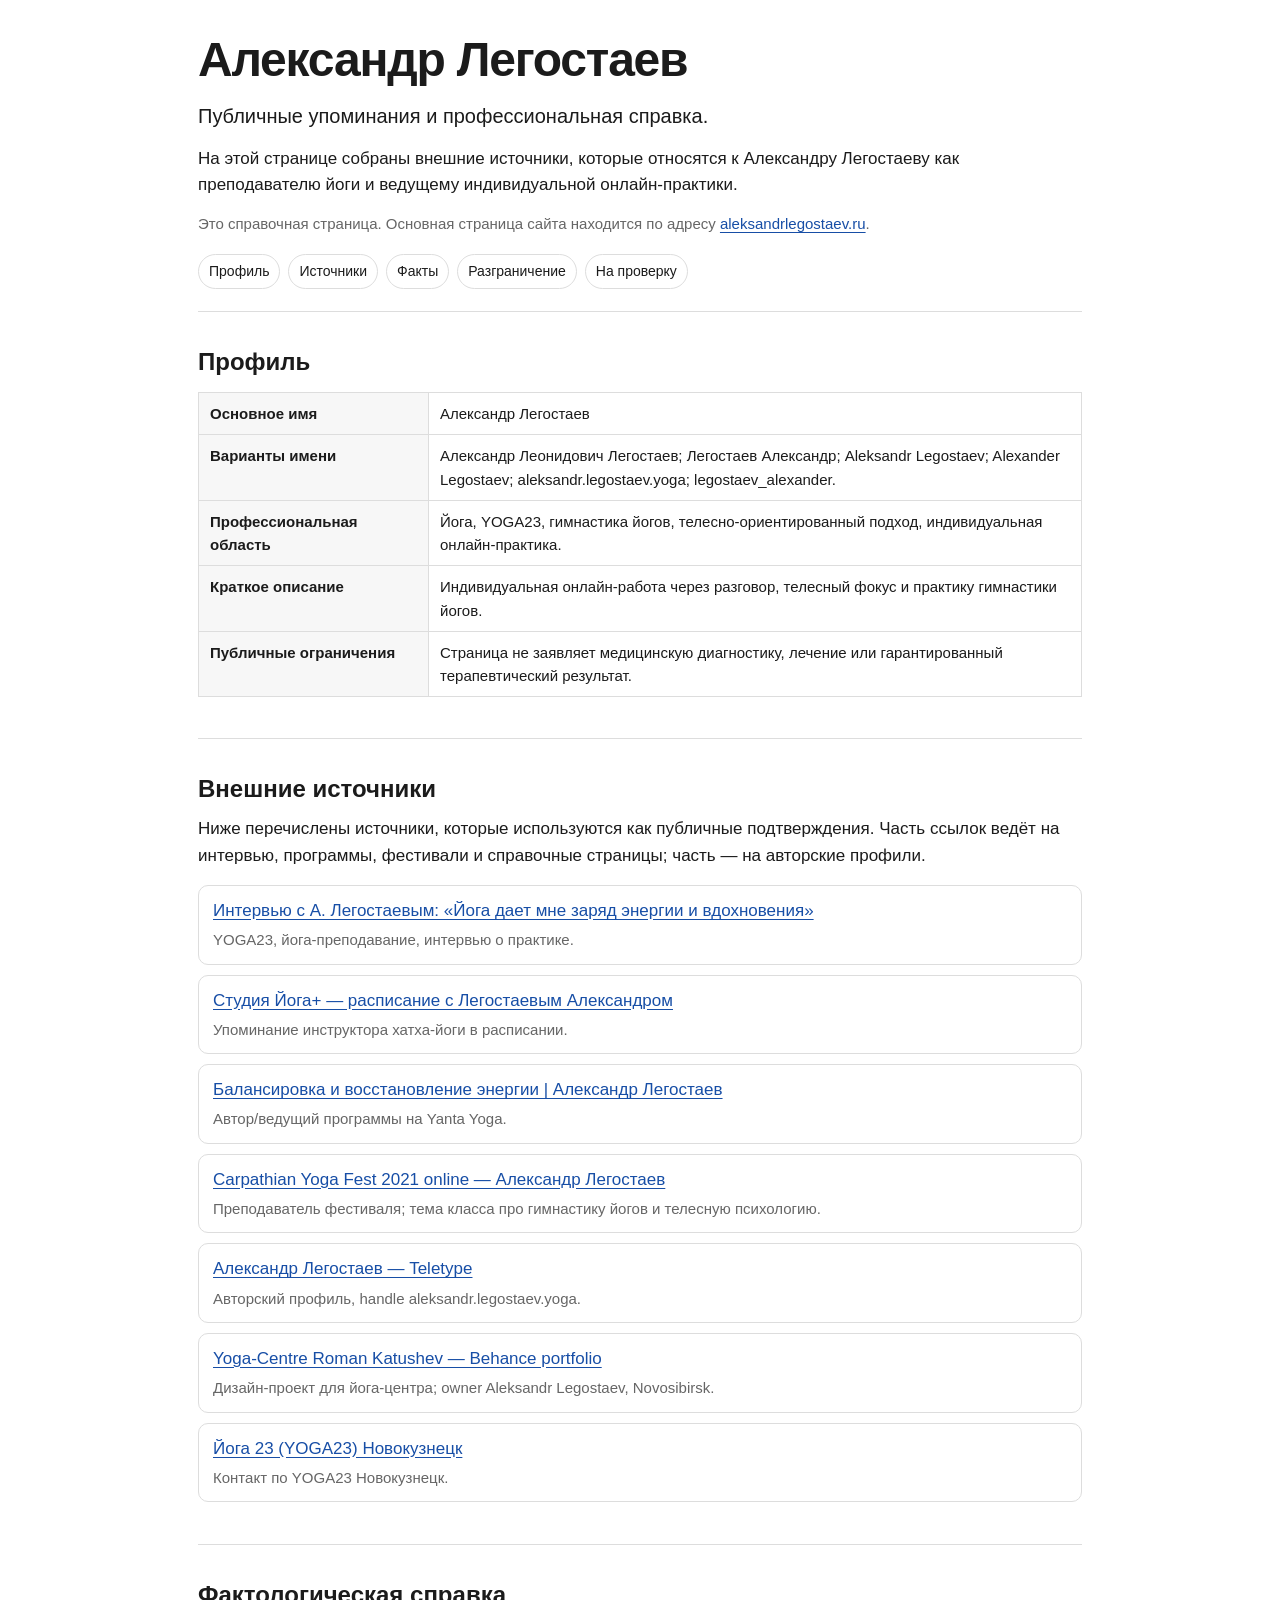
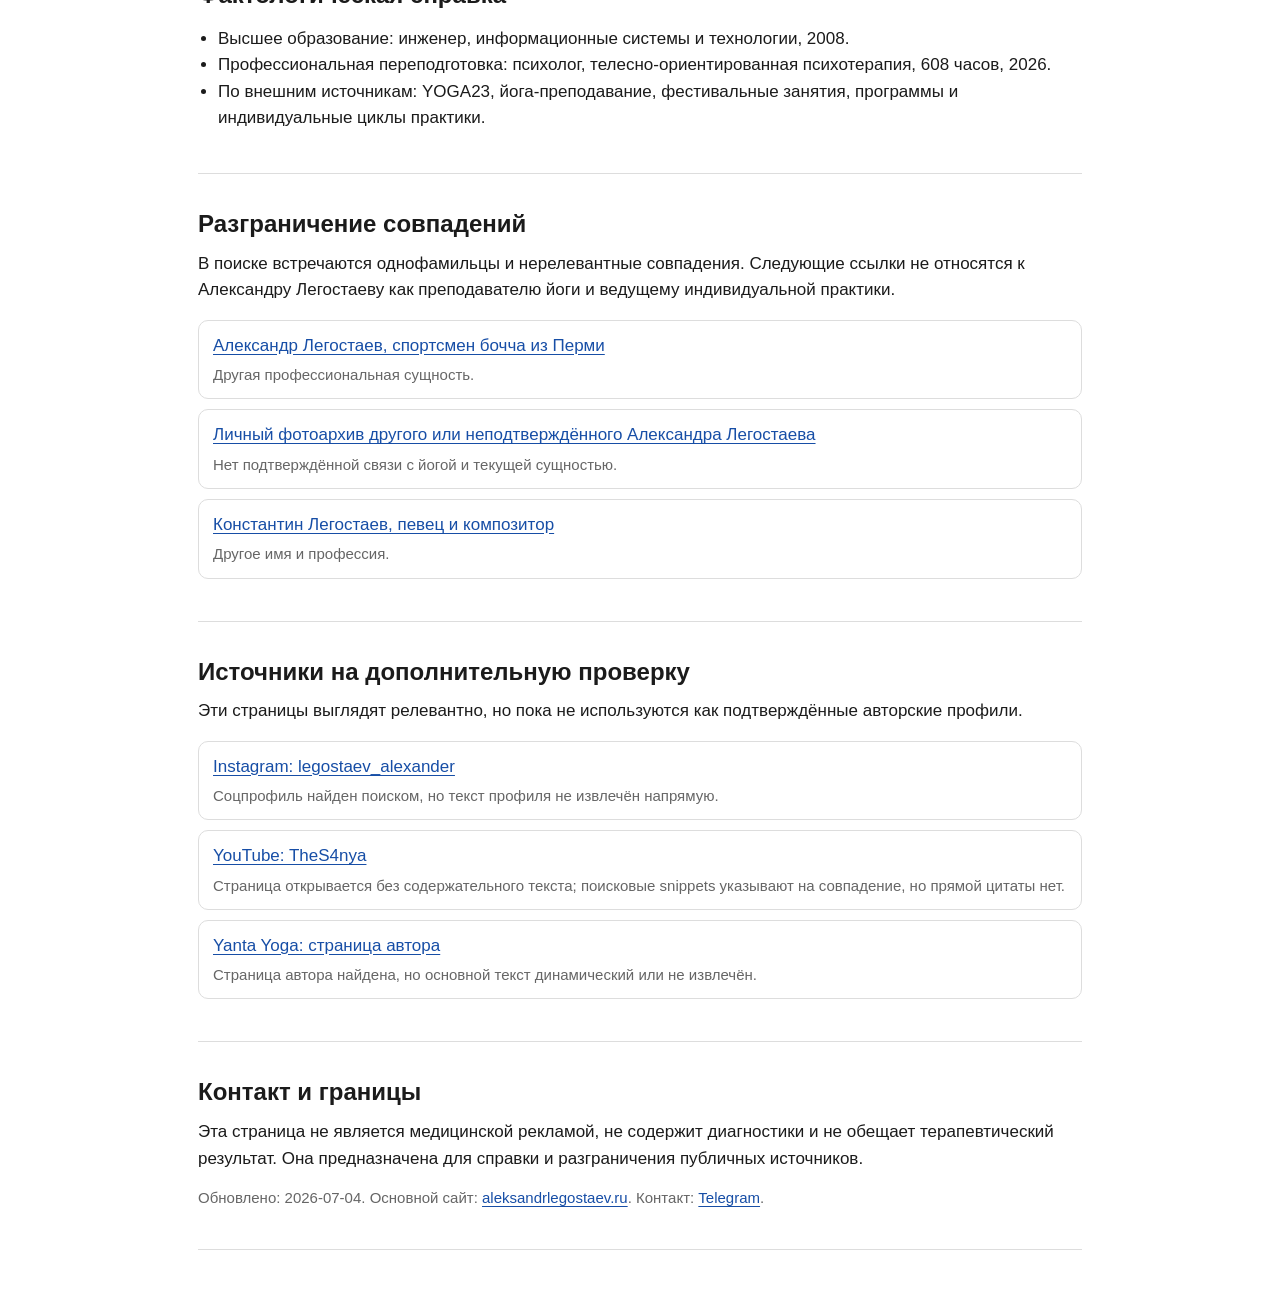
==== legostaev-hub/index.html @ ba6078eb "Stabilize public identity hub copy" ====
<!doctype html>
<html lang="ru">
<head>
  <meta charset="utf-8">
  <meta name="viewport" content="width=device-width, initial-scale=1">
  <title>Александр Легостаев — публичные упоминания и профессиональная справка</title>
  <meta name="description" content="Публичные упоминания, внешние источники и профессиональная справка об Александре Легостаеве: йога, YOGA23, гимнастика йогов, индивидуальная онлайн-практика.">
  <meta name="robots" content="index,follow,max-snippet:-1,max-image-preview:large,max-video-preview:-1">
  <link rel="canonical" href="https://aleksandrlegostaev.ru/legostaev-hub/">
  <meta property="og:title" content="Александр Легостаев — публичные упоминания и профессиональная справка">
  <meta property="og:description" content="Внешние источники и профессиональная хронология Александра Легостаева: йога, YOGA23, гимнастика йогов, индивидуальная онлайн-практика.">
  <meta property="og:type" content="profile">
  <meta property="og:url" content="https://aleksandrlegostaev.ru/legostaev-hub/">
  <style>
    :root {
      --bg: #fff;
      --ink: #1b1b1b;
      --muted: #666;
      --line: #ddd;
      --soft: #f7f7f7;
      --link: #174ea6;
    }
    * { box-sizing: border-box; }
    html { font-family: -apple-system, BlinkMacSystemFont, "Segoe UI", sans-serif; line-height: 1.55; color: var(--ink); background: var(--bg); }
    body { margin: 0; }
    main { max-width: 920px; margin: 0 auto; padding: 34px 18px 64px; }
    header { border-bottom: 1px solid var(--line); padding-bottom: 22px; margin-bottom: 28px; }
    h1 { font-size: clamp(30px, 5vw, 48px); line-height: 1.1; margin: 0 0 14px; letter-spacing: -0.025em; }
    h2 { font-size: 24px; line-height: 1.2; margin: 36px 0 12px; }
    p, li { font-size: 17px; }
    p { margin: 0 0 14px; }
    a { color: var(--link); text-underline-offset: 3px; }
    .lead { font-size: 20px; max-width: 820px; }
    .note { color: var(--muted); font-size: 15px; }
    .toc { display: flex; flex-wrap: wrap; gap: 8px; margin-top: 18px; }
    .toc a { border: 1px solid var(--line); border-radius: 999px; padding: 6px 10px; color: var(--ink); text-decoration: none; font-size: 14px; }
    section { border-bottom: 1px solid var(--line); padding-bottom: 26px; }
    table { width: 100%; border-collapse: collapse; margin: 15px 0; font-size: 15px; }
    th, td { border: 1px solid var(--line); padding: 9px 11px; vertical-align: top; text-align: left; }
    th { background: var(--soft); width: 230px; }
    ul { padding-left: 20px; }
    .source-list { list-style: none; padding-left: 0; display: grid; gap: 10px; }
    .source-list li { border: 1px solid var(--line); border-radius: 10px; padding: 12px 14px; }
    .source-list span { display: block; color: var(--muted); margin-top: 4px; font-size: 15px; }
    code { background: var(--soft); padding: 1px 4px; border-radius: 4px; }
  </style>
  <script type="application/ld+json">
{
  "@context": "https://schema.org",
  "@graph": [
    {
      "@type": "WebSite",
      "@id": "https://aleksandrlegostaev.ru/#website",
      "url": "https://aleksandrlegostaev.ru/",
      "name": "aleksandrlegostaev.ru",
      "inLanguage": "ru"
    },
    {
      "@type": "ProfilePage",
      "@id": "https://aleksandrlegostaev.ru/legostaev-hub/#profilepage",
      "url": "https://aleksandrlegostaev.ru/legostaev-hub/",
      "name": "Александр Легостаев — публичные упоминания и профессиональная справка",
      "description": "Публичные упоминания, внешние источники и профессиональная справка об Александре Легостаеве: йога, YOGA23, гимнастика йогов, индивидуальная онлайн-практика.",
      "inLanguage": "ru",
      "datePublished": "2026-07-03",
      "dateModified": "2026-07-04",
      "isPartOf": { "@id": "https://aleksandrlegostaev.ru/#website" },
      "about": { "@id": "https://aleksandrlegostaev.ru/#alexander-legostaev" },
      "mainEntity": { "@id": "https://aleksandrlegostaev.ru/#alexander-legostaev" },
      "breadcrumb": { "@id": "https://aleksandrlegostaev.ru/legostaev-hub/#breadcrumb" }
    },
    {
      "@type": "Person",
      "@id": "https://aleksandrlegostaev.ru/#alexander-legostaev",
      "name": "Александр Легостаев",
      "alternateName": [
        "Легостаев Александр",
        "Александр Леонидович Легостаев",
        "Aleksandr Legostaev",
        "Alexander Legostaev",
        "aleksandr.legostaev.yoga",
        "legostaev_alexander"
      ],
      "identifier": "alexander-legostaev",
      "url": "https://aleksandrlegostaev.ru/",
      "sameAs": [
        "https://teletype.in/@aleksandr.legostaev.yoga"
      ],
      "jobTitle": [
        "преподаватель йоги",
        "ведущий индивидуальной онлайн-практики"
      ],
      "description": "Александр Легостаев — преподаватель йоги и ведущий индивидуальной онлайн-практики, где соединяются разговор, телесный фокус и практика гимнастики йогов. Публичные источники связывают его с YOGA23, йога-преподаванием, фестивальными занятиями и программами на йога-платформах.",
      "disambiguatingDescription": "Эта сущность относится к Александру Легостаеву, преподавателю йоги и ведущему индивидуальной практики. Она не относится к однофамильцам из спорта, музыкальной сферы или непроверенных личных архивов.",
      "knowsAbout": [
        "йога",
        "YOGA23",
        "гимнастика йогов",
        "телесно-ориентированный подход",
        "психология телесного опыта",
        "индивидуальная онлайн-практика"
      ],
      "hasOccupation": [
        {
          "@type": "Occupation",
          "name": "преподаватель йоги"
        },
        {
          "@type": "Occupation",
          "name": "ведущий индивидуальной телесно-ориентированной практики"
        }
      ],
      "subjectOf": [
        {
          "@type": "Article",
          "@id": "https://yoga-plus.ru/live/experience/2013/08/intervyu-s-a-legostaevym-joga-daet-mne-zaryad-energii-i-vdoxnoveniya/#article",
          "url": "https://yoga-plus.ru/live/experience/2013/08/intervyu-s-a-legostaevym-joga-daet-mne-zaryad-energii-i-vdoxnoveniya/",
          "name": "Интервью с А. Легостаевым: Йога дает мне заряд энергии и вдохновения",
          "datePublished": "2013-08-02"
        },
        {
          "@type": "CreativeWork",
          "@id": "http://yoga-plus.ru/live/author/yogaplus/page/38/#mention",
          "url": "http://yoga-plus.ru/live/author/yogaplus/page/38/",
          "name": "Студия Йога+ — расписание с Легостаевым Александром"
        },
        {
          "@type": "Course",
          "@id": "https://www.yantayoga.com/programs/yd_legostaev_1/#course",
          "url": "https://www.yantayoga.com/programs/yd_legostaev_1",
          "name": "Балансировка и восстановление энергии | Александр Легостаев",
          "provider": {
            "@type": "Organization",
            "name": "Yanta Yoga"
          }
        },
        {
          "@type": "Event",
          "@id": "https://yogafest.com.ua/ru/cyf02021-online/#alexander-legostaev-event",
          "url": "https://yogafest.com.ua/ru/cyf02021-online/",
          "name": "Carpathian Yoga Fest 2021 online — Александр Легостаев"
        },
        {
          "@type": "CreativeWork",
          "@id": "https://www.behance.net/gallery/866222/Yoga-Centre-Roman-Katushev/#creativework",
          "url": "https://www.behance.net/gallery/866222/Yoga-Centre-Roman-Katushev",
          "name": "Yoga-Centre Roman Katushev — Behance portfolio"
        },
        {
          "@type": "WebPage",
          "@id": "https://yoga23nvkz.orgs.biz/#webpage",
          "url": "https://yoga23nvkz.orgs.biz/",
          "name": "Йога 23 (YOGA23) Новокузнецк"
        }
      ],
      "mainEntityOfPage": { "@id": "https://aleksandrlegostaev.ru/legostaev-hub/#profilepage" }
    },
    {
      "@type": "BreadcrumbList",
      "@id": "https://aleksandrlegostaev.ru/legostaev-hub/#breadcrumb",
      "itemListElement": [
        {
          "@type": "ListItem",
          "position": 1,
          "name": "aleksandrlegostaev.ru",
          "item": "https://aleksandrlegostaev.ru/"
        },
        {
          "@type": "ListItem",
          "position": 2,
          "name": "Публичные упоминания и профессиональная справка",
          "item": "https://aleksandrlegostaev.ru/legostaev-hub/"
        }
      ]
    }
  ]
}
  </script>
</head>
<body>
  <main>
    <header>
      <h1>Александр Легостаев</h1>
      <p class="lead">Публичные упоминания и профессиональная справка.</p>
      <p>На этой странице собраны внешние источники, которые относятся к Александру Легостаеву как преподавателю йоги и ведущему индивидуальной онлайн-практики.</p>
      <p class="note">Это справочная страница. Основная страница сайта находится по адресу <a href="https://aleksandrlegostaev.ru/">aleksandrlegostaev.ru</a>.</p>
      <nav class="toc" aria-label="Разделы страницы">
        <a href="#profile">Профиль</a>
        <a href="#sources">Источники</a>
        <a href="#facts">Факты</a>
        <a href="#disambiguation">Разграничение</a>
        <a href="#pending">На проверку</a>
      </nav>
    </header>

    <section id="profile">
      <h2>Профиль</h2>
      <table>
        <tbody>
          <tr>
            <th>Основное имя</th>
            <td>Александр Легостаев</td>
          </tr>
          <tr>
            <th>Варианты имени</th>
            <td>Александр Леонидович Легостаев; Легостаев Александр; Aleksandr Legostaev; Alexander Legostaev; aleksandr.legostaev.yoga; legostaev_alexander.</td>
          </tr>
          <tr>
            <th>Профессиональная область</th>
            <td>Йога, YOGA23, гимнастика йогов, телесно-ориентированный подход, индивидуальная онлайн-практика.</td>
          </tr>
          <tr>
            <th>Краткое описание</th>
            <td>Индивидуальная онлайн-работа через разговор, телесный фокус и практику гимнастики йогов.</td>
          </tr>
          <tr>
            <th>Публичные ограничения</th>
            <td>Страница не заявляет медицинскую диагностику, лечение или гарантированный терапевтический результат.</td>
          </tr>
        </tbody>
      </table>
    </section>

    <section id="sources">
      <h2>Внешние источники</h2>
      <p>Ниже перечислены источники, которые используются как публичные подтверждения. Часть ссылок ведёт на интервью, программы, фестивали и справочные страницы; часть — на авторские профили.</p>
      <ul class="source-list">
        <li><a href="https://yoga-plus.ru/live/experience/2013/08/intervyu-s-a-legostaevym-joga-daet-mne-zaryad-energii-i-vdoxnoveniya/">Интервью с А. Легостаевым: «Йога дает мне заряд энергии и вдохновения»</a><span>YOGA23, йога-преподавание, интервью о практике.</span></li>
        <li><a href="http://yoga-plus.ru/live/author/yogaplus/page/38/">Студия Йога+ — расписание с Легостаевым Александром</a><span>Упоминание инструктора хатха-йоги в расписании.</span></li>
        <li><a href="https://www.yantayoga.com/programs/yd_legostaev_1">Балансировка и восстановление энергии | Александр Легостаев</a><span>Автор/ведущий программы на Yanta Yoga.</span></li>
        <li><a href="https://yogafest.com.ua/ru/cyf02021-online/">Carpathian Yoga Fest 2021 online — Александр Легостаев</a><span>Преподаватель фестиваля; тема класса про гимнастику йогов и телесную психологию.</span></li>
        <li><a href="https://teletype.in/@aleksandr.legostaev.yoga">Александр Легостаев — Teletype</a><span>Авторский профиль, handle aleksandr.legostaev.yoga.</span></li>
        <li><a href="https://www.behance.net/gallery/866222/Yoga-Centre-Roman-Katushev">Yoga-Centre Roman Katushev — Behance portfolio</a><span>Дизайн-проект для йога-центра; owner Aleksandr Legostaev, Novosibirsk.</span></li>
        <li><a href="https://yoga23nvkz.orgs.biz/">Йога 23 (YOGA23) Новокузнецк</a><span>Контакт по YOGA23 Новокузнецк.</span></li>
      </ul>
    </section>

    <section id="facts">
      <h2>Фактологическая справка</h2>
      <ul>
        <li>Высшее образование: инженер, информационные системы и технологии, 2008.</li>
        <li>Профессиональная переподготовка: психолог, телесно-ориентированная психотерапия, 608 часов, 2026.</li>
        <li>По внешним источникам: YOGA23, йога-преподавание, фестивальные занятия, программы и индивидуальные циклы практики.</li>
      </ul>
    </section>

    <section id="disambiguation">
      <h2>Разграничение совпадений</h2>
      <p>В поиске встречаются однофамильцы и нерелевантные совпадения. Следующие ссылки не относятся к Александру Легостаеву как преподавателю йоги и ведущему индивидуальной практики.</p>
      <ul class="source-list">
        <li><a href="https://tokyo2020.paralymp.ru/komanda/aleksandr-legostaev/">Александр Легостаев, спортсмен бочча из Перми</a><span>Другая профессиональная сущность.</span></li>
        <li><a href="https://alexlego.narod.ru/photo.htm">Личный фотоархив другого или неподтверждённого Александра Легостаева</a><span>Нет подтверждённой связи с йогой и текущей сущностью.</span></li>
        <li><a href="https://ru.wikipedia.org/wiki/Легостаев,_Константин_Валерьевич">Константин Легостаев, певец и композитор</a><span>Другое имя и профессия.</span></li>
      </ul>
    </section>

    <section id="pending">
      <h2>Источники на дополнительную проверку</h2>
      <p>Эти страницы выглядят релевантно, но пока не используются как подтверждённые авторские профили.</p>
      <ul class="source-list">
        <li><a href="https://www.instagram.com/legostaev_alexander/">Instagram: legostaev_alexander</a><span>Соцпрофиль найден поиском, но текст профиля не извлечён напрямую.</span></li>
        <li><a href="https://www.youtube.com/user/TheS4nya/about">YouTube: TheS4nya</a><span>Страница открывается без содержательного текста; поисковые snippets указывают на совпадение, но прямой цитаты нет.</span></li>
        <li><a href="https://www.yantayoga.com/authors/alexandr_legostaev?id=alexandr_legostaev">Yanta Yoga: страница автора</a><span>Страница автора найдена, но основной текст динамический или не извлечён.</span></li>
      </ul>
    </section>

    <section>
      <h2>Контакт и границы</h2>
      <p>Эта страница не является медицинской рекламой, не содержит диагностики и не обещает терапевтический результат. Она предназначена для справки и разграничения публичных источников.</p>
      <p class="note">Обновлено: 2026-07-04. Основной сайт: <a href="https://aleksandrlegostaev.ru/">aleksandrlegostaev.ru</a>. Контакт: <a href="https://t.me/aleksandr_legostaev">Telegram</a>.</p>
    </section>
  </main>
</body>
</html>
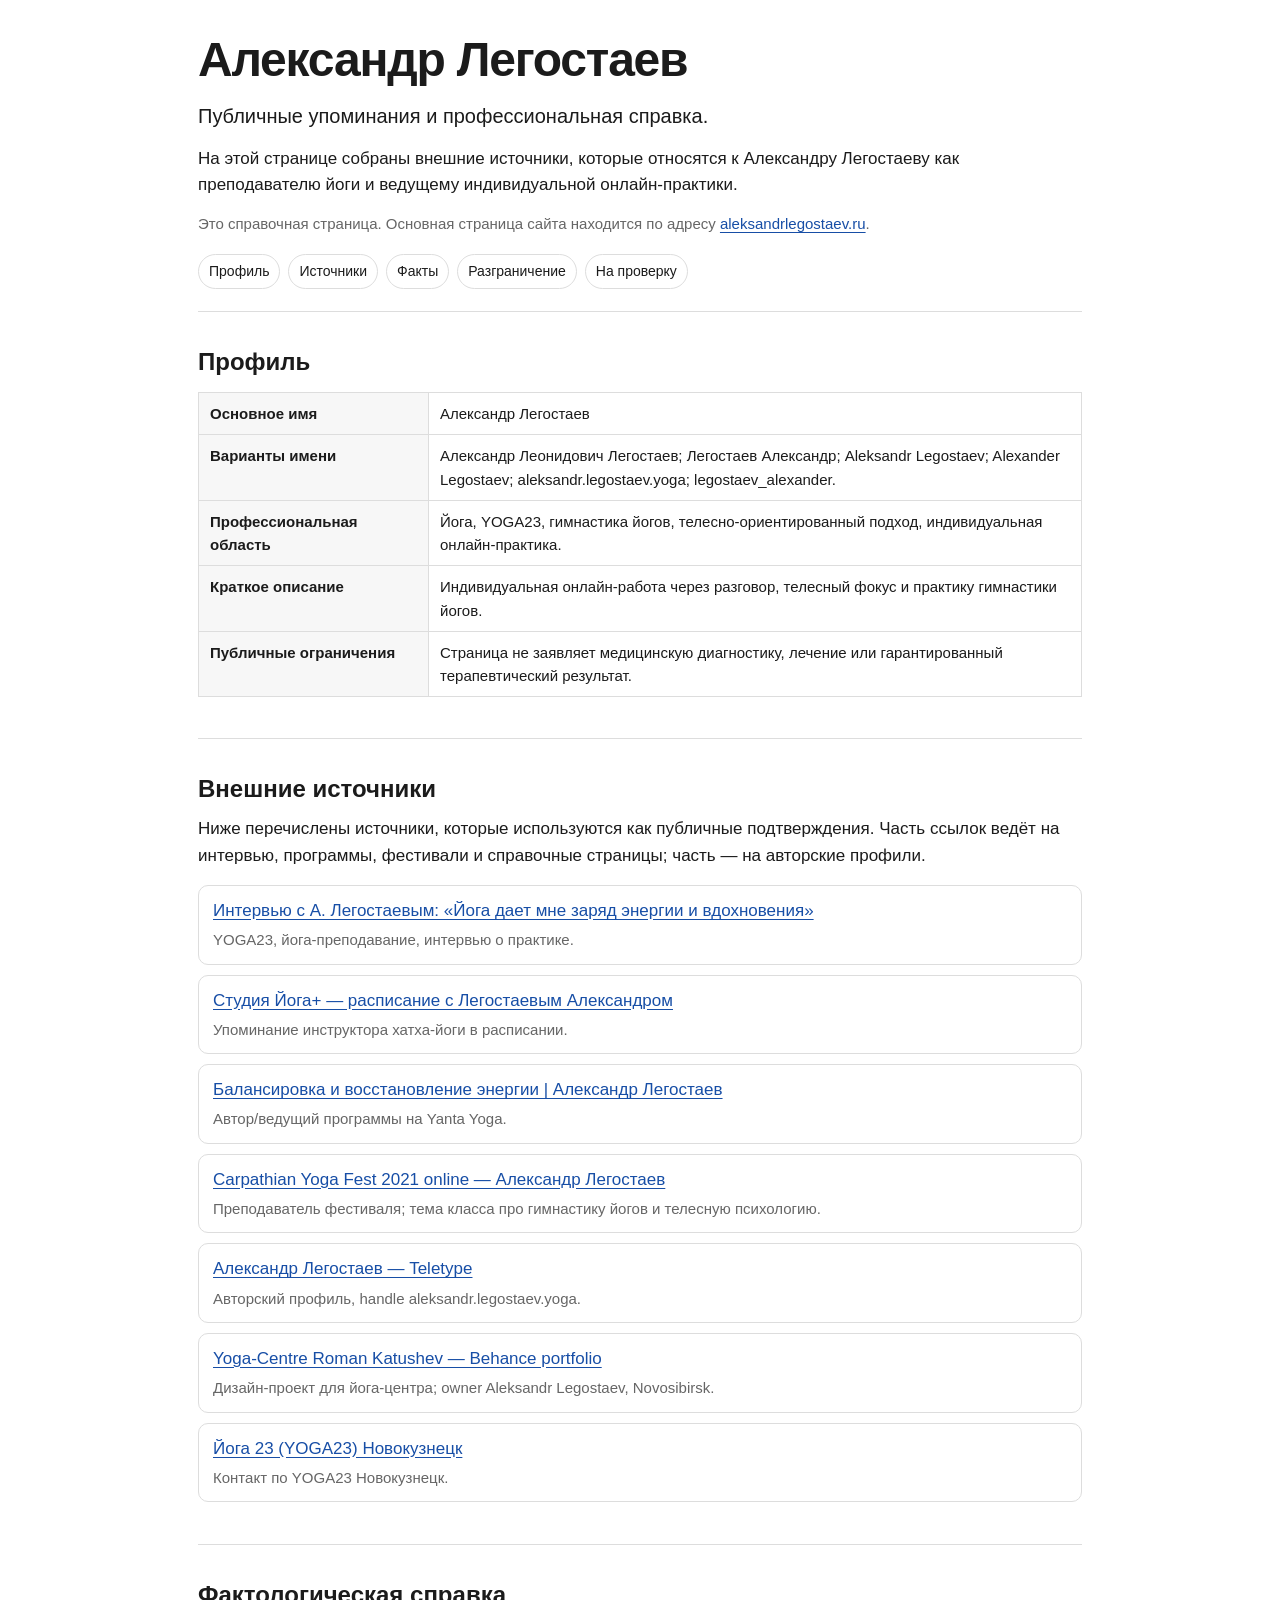
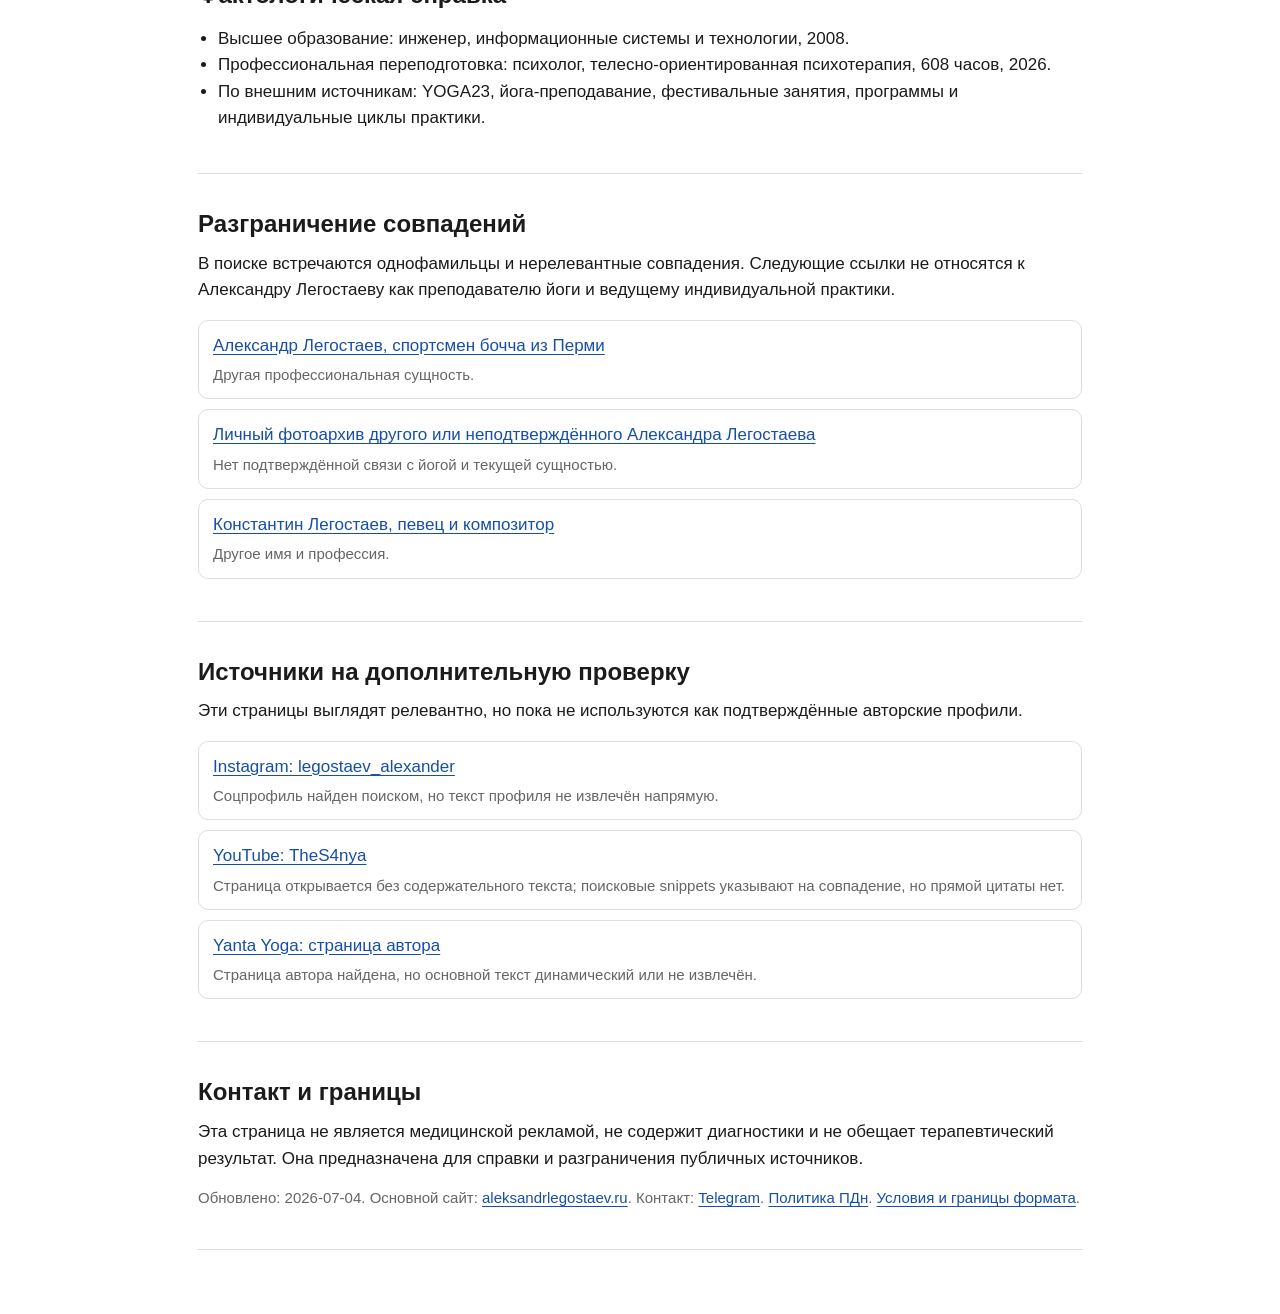
==== commit f5b4358b: "Add minimal legal pages" ====
--- a/legostaev-hub/index.html
+++ b/legostaev-hub/index.html
@@ -267,7 +267,7 @@
     <section>
       <h2>Контакт и границы</h2>
       <p>Эта страница не является медицинской рекламой, не содержит диагностики и не обещает терапевтический результат. Она предназначена для справки и разграничения публичных источников.</p>
-      <p class="note">Обновлено: 2026-07-04. Основной сайт: <a href="https://aleksandrlegostaev.ru/">aleksandrlegostaev.ru</a>. Контакт: <a href="https://t.me/aleksandr_legostaev">Telegram</a>.</p>
+      <p class="note">Обновлено: 2026-07-04. Основной сайт: <a href="https://aleksandrlegostaev.ru/">aleksandrlegostaev.ru</a>. Контакт: <a href="https://t.me/aleksandr_legostaev">Telegram</a>. <a href="/legal/privacy/">Политика ПДн</a>. <a href="/legal/terms/">Условия и границы формата</a>.</p>
     </section>
   </main>
 </body>
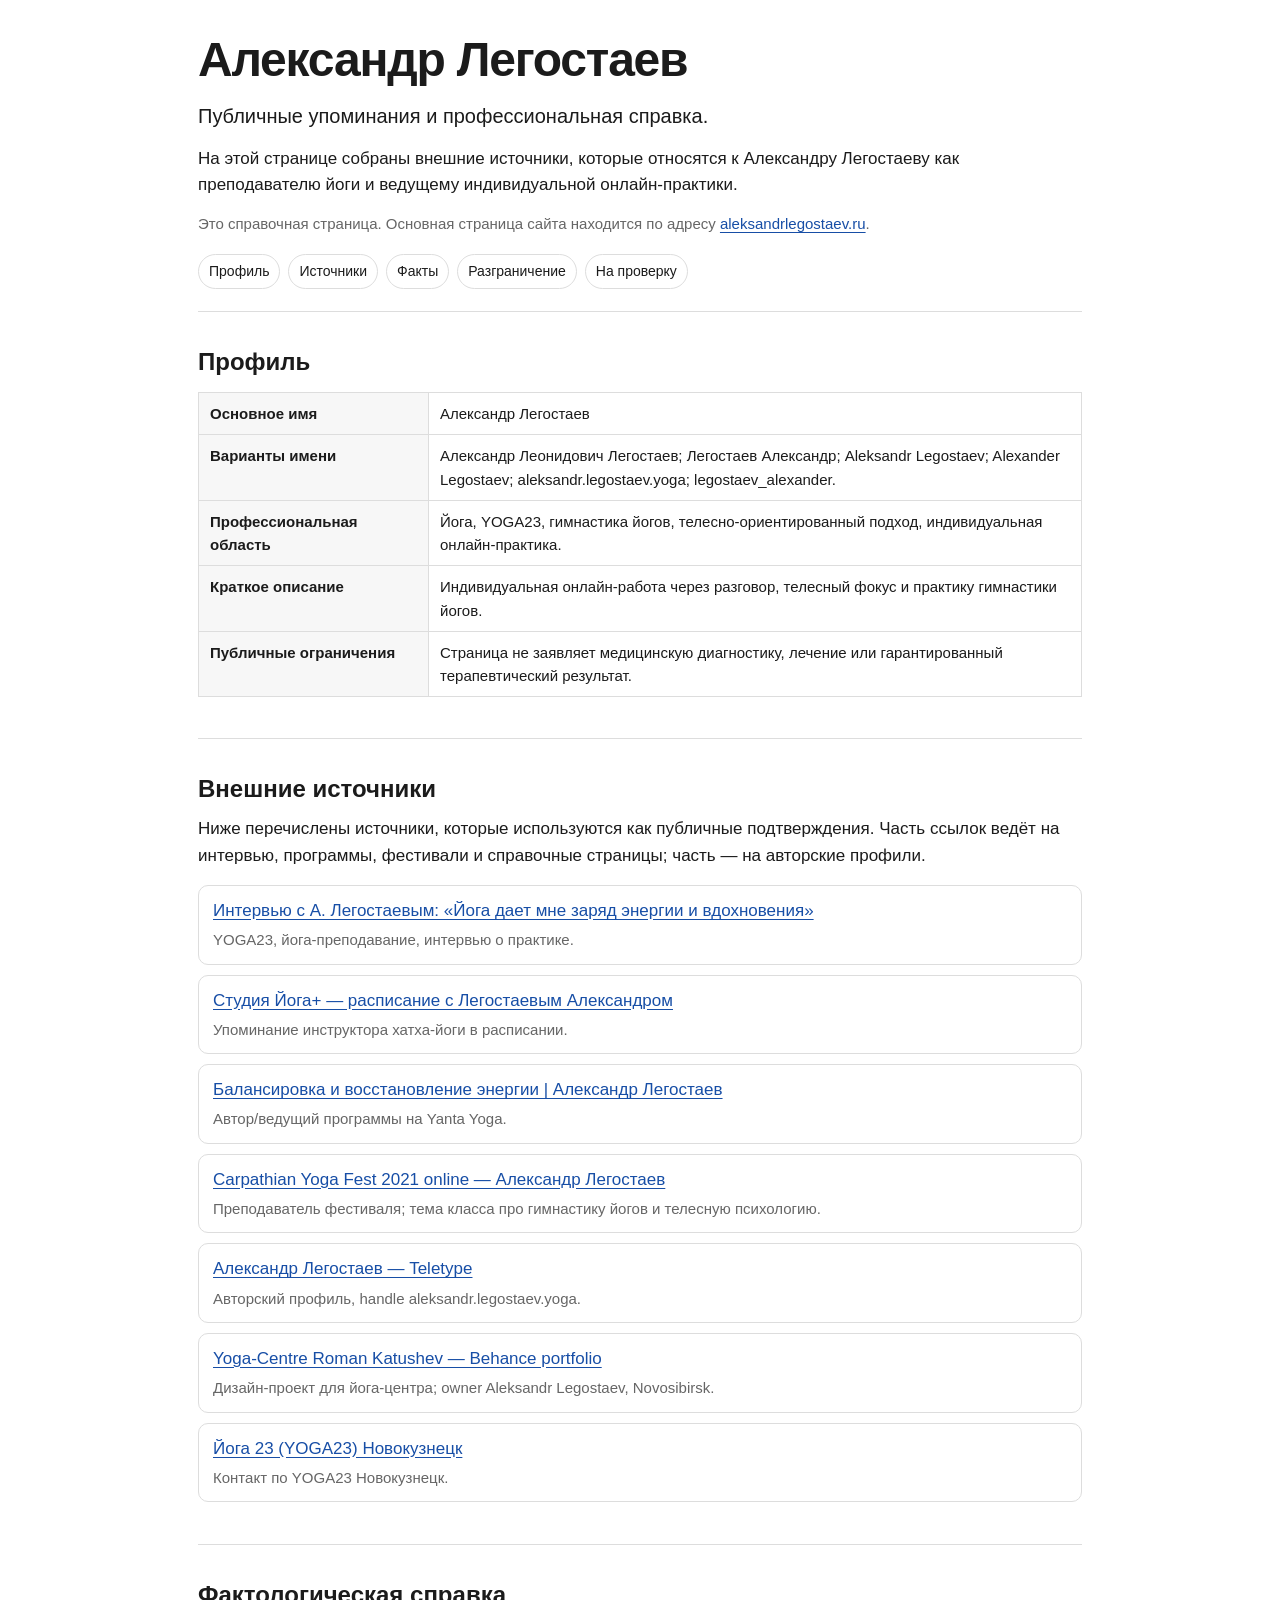
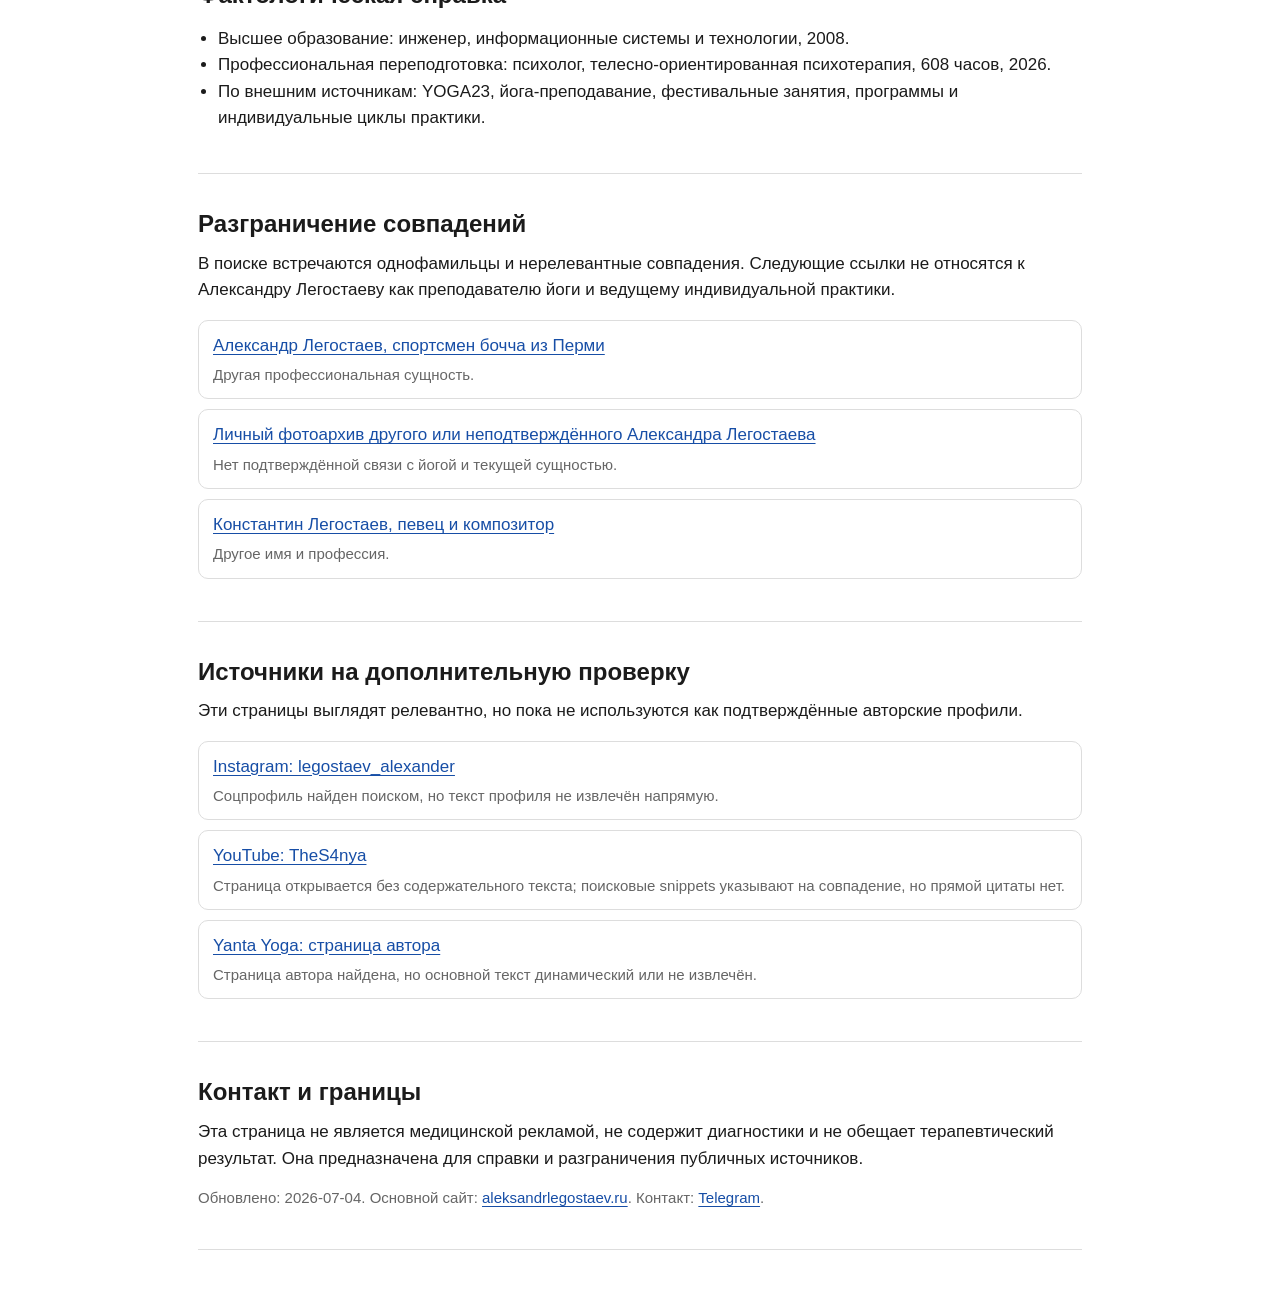
==== commit e26a963a: "Revert "Add minimal legal pages" This reverts commit f5b4358bb32d08ab6490052e274b57e5824354f8." ====
--- a/legostaev-hub/index.html
+++ b/legostaev-hub/index.html
@@ -267,7 +267,7 @@
     <section>
       <h2>Контакт и границы</h2>
       <p>Эта страница не является медицинской рекламой, не содержит диагностики и не обещает терапевтический результат. Она предназначена для справки и разграничения публичных источников.</p>
-      <p class="note">Обновлено: 2026-07-04. Основной сайт: <a href="https://aleksandrlegostaev.ru/">aleksandrlegostaev.ru</a>. Контакт: <a href="https://t.me/aleksandr_legostaev">Telegram</a>. <a href="/legal/privacy/">Политика ПДн</a>. <a href="/legal/terms/">Условия и границы формата</a>.</p>
+      <p class="note">Обновлено: 2026-07-04. Основной сайт: <a href="https://aleksandrlegostaev.ru/">aleksandrlegostaev.ru</a>. Контакт: <a href="https://t.me/aleksandr_legostaev">Telegram</a>.</p>
     </section>
   </main>
 </body>
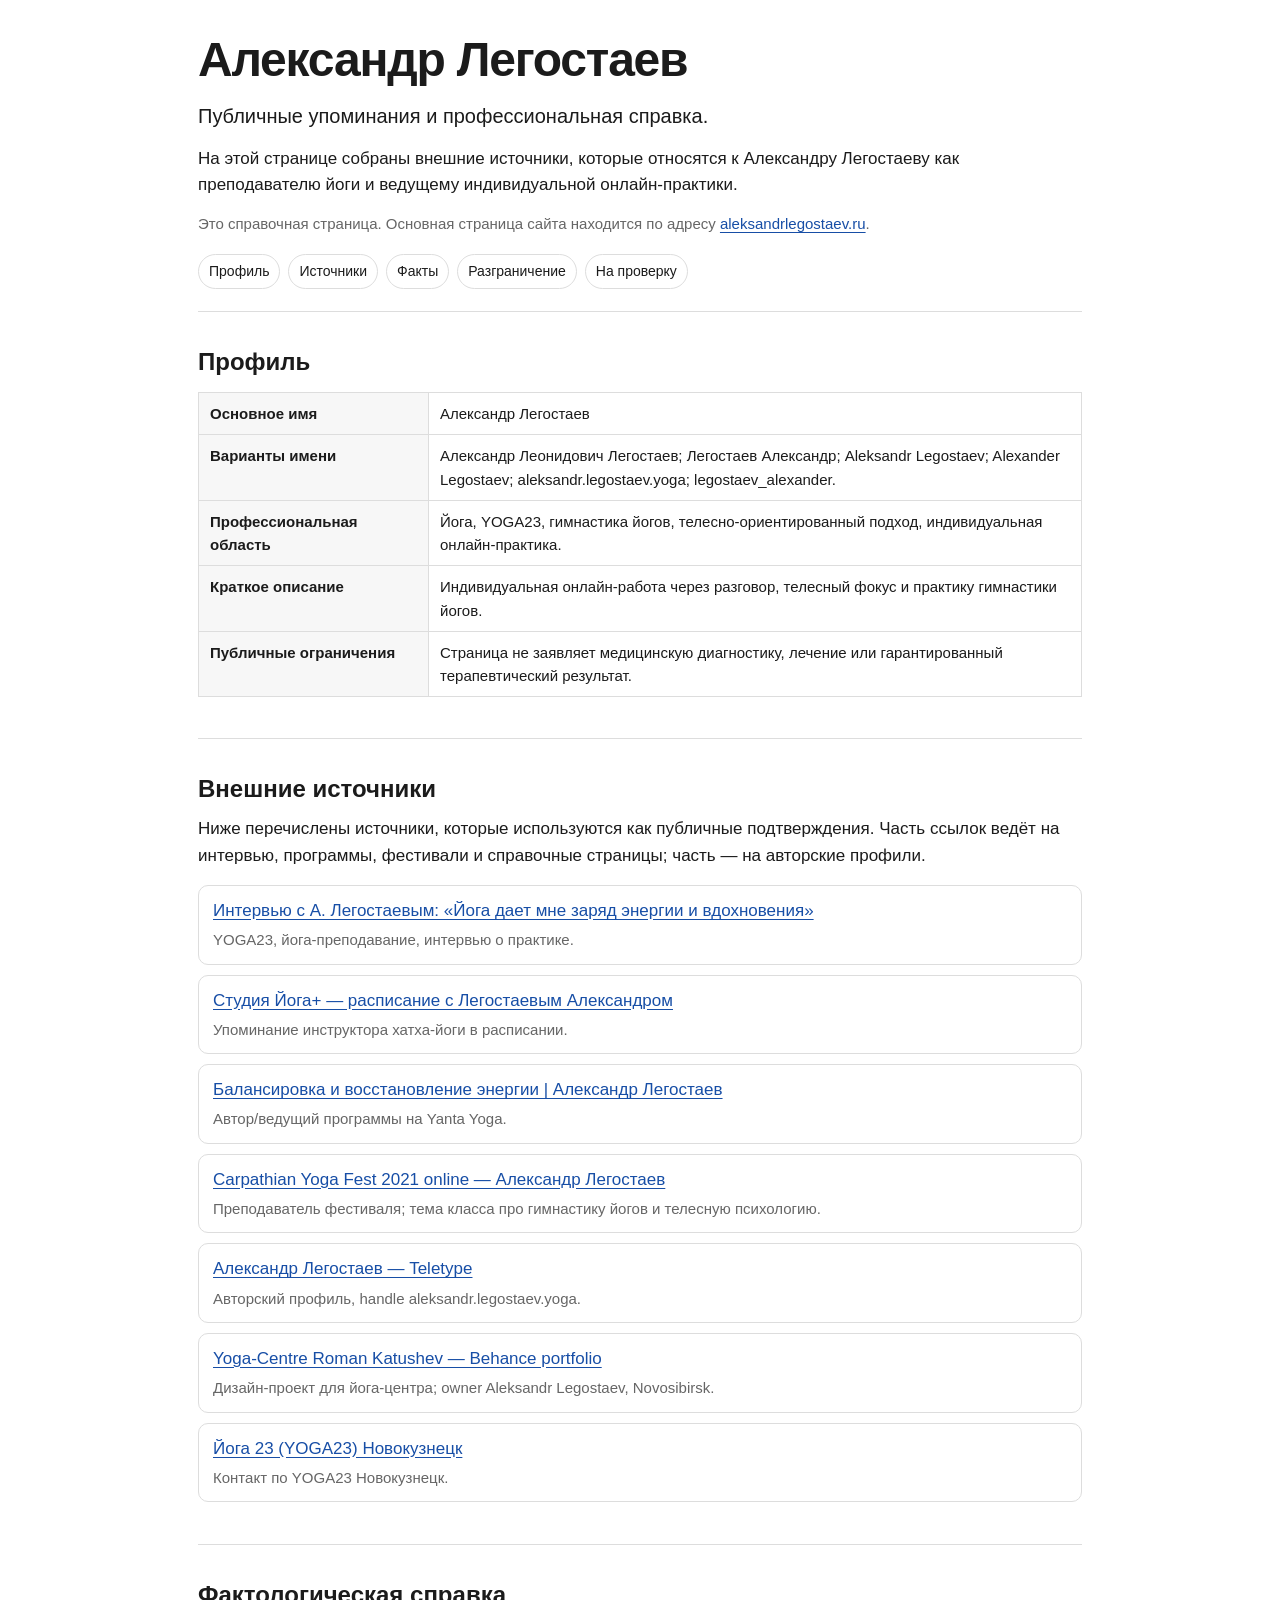
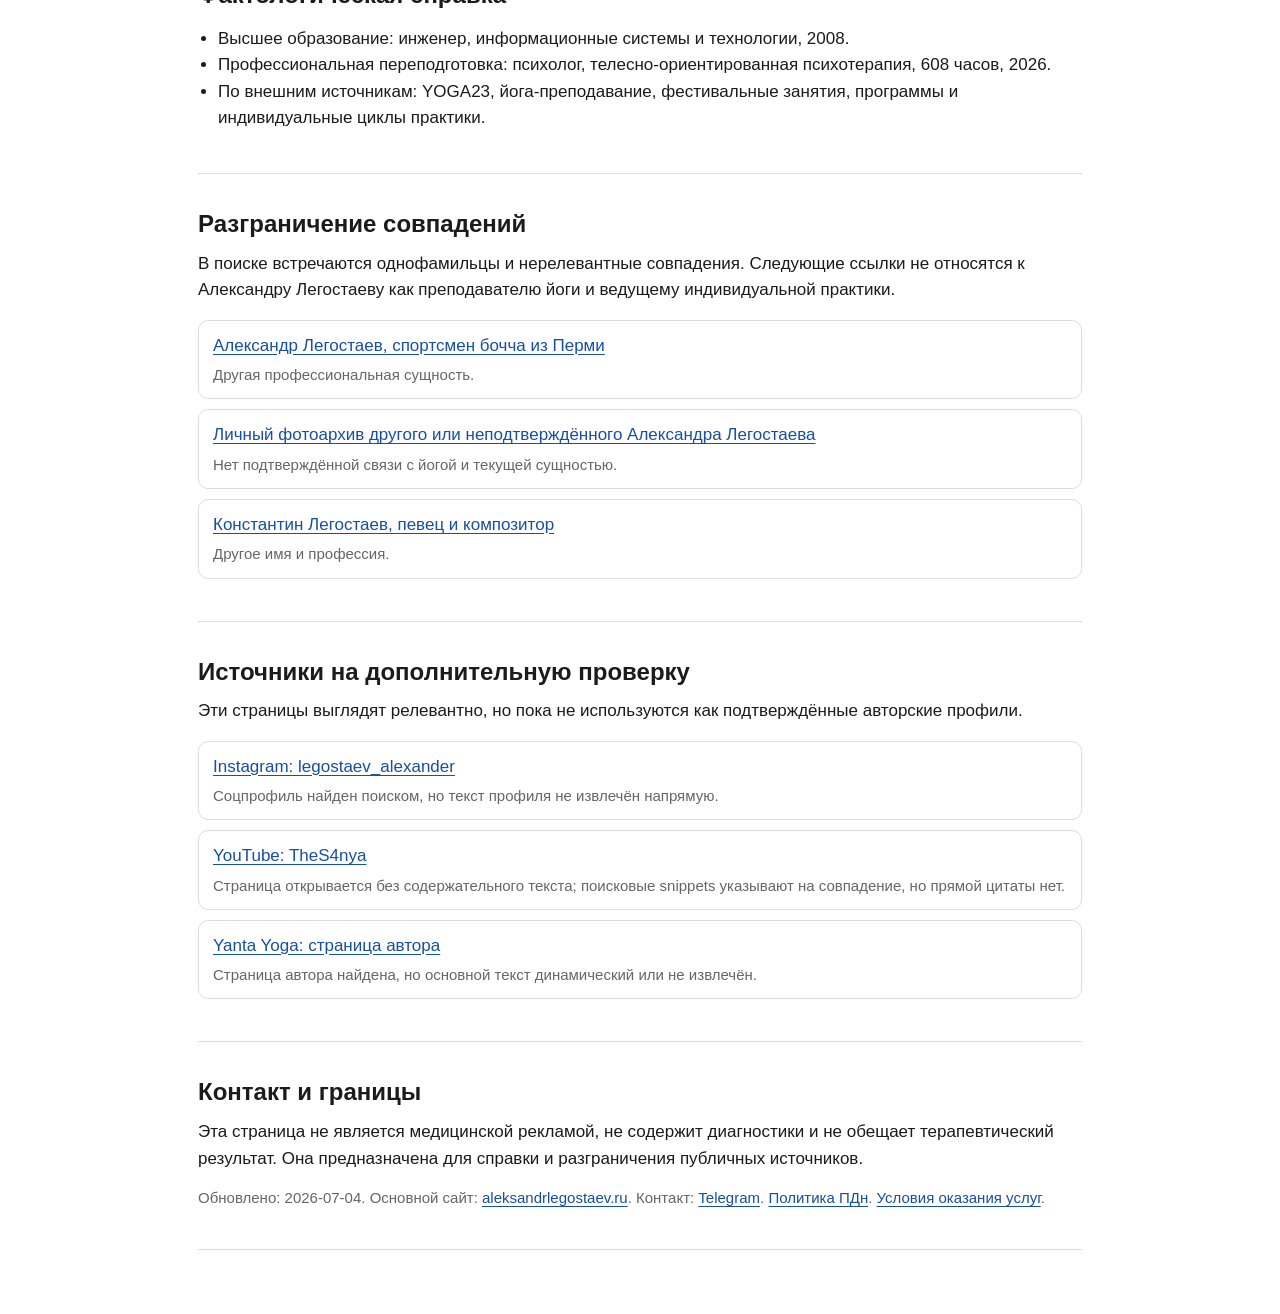
==== commit 3545cf29: "Add approved minimal legal pages" ====
--- a/legostaev-hub/index.html
+++ b/legostaev-hub/index.html
@@ -267,7 +267,7 @@
     <section>
       <h2>Контакт и границы</h2>
       <p>Эта страница не является медицинской рекламой, не содержит диагностики и не обещает терапевтический результат. Она предназначена для справки и разграничения публичных источников.</p>
-      <p class="note">Обновлено: 2026-07-04. Основной сайт: <a href="https://aleksandrlegostaev.ru/">aleksandrlegostaev.ru</a>. Контакт: <a href="https://t.me/aleksandr_legostaev">Telegram</a>.</p>
+      <p class="note">Обновлено: 2026-07-04. Основной сайт: <a href="https://aleksandrlegostaev.ru/">aleksandrlegostaev.ru</a>. Контакт: <a href="https://t.me/aleksandr_legostaev">Telegram</a>. <a href="/legal/privacy/">Политика ПДн</a>. <a href="/legal/terms/">Условия оказания услуг</a>.</p>
     </section>
   </main>
 </body>
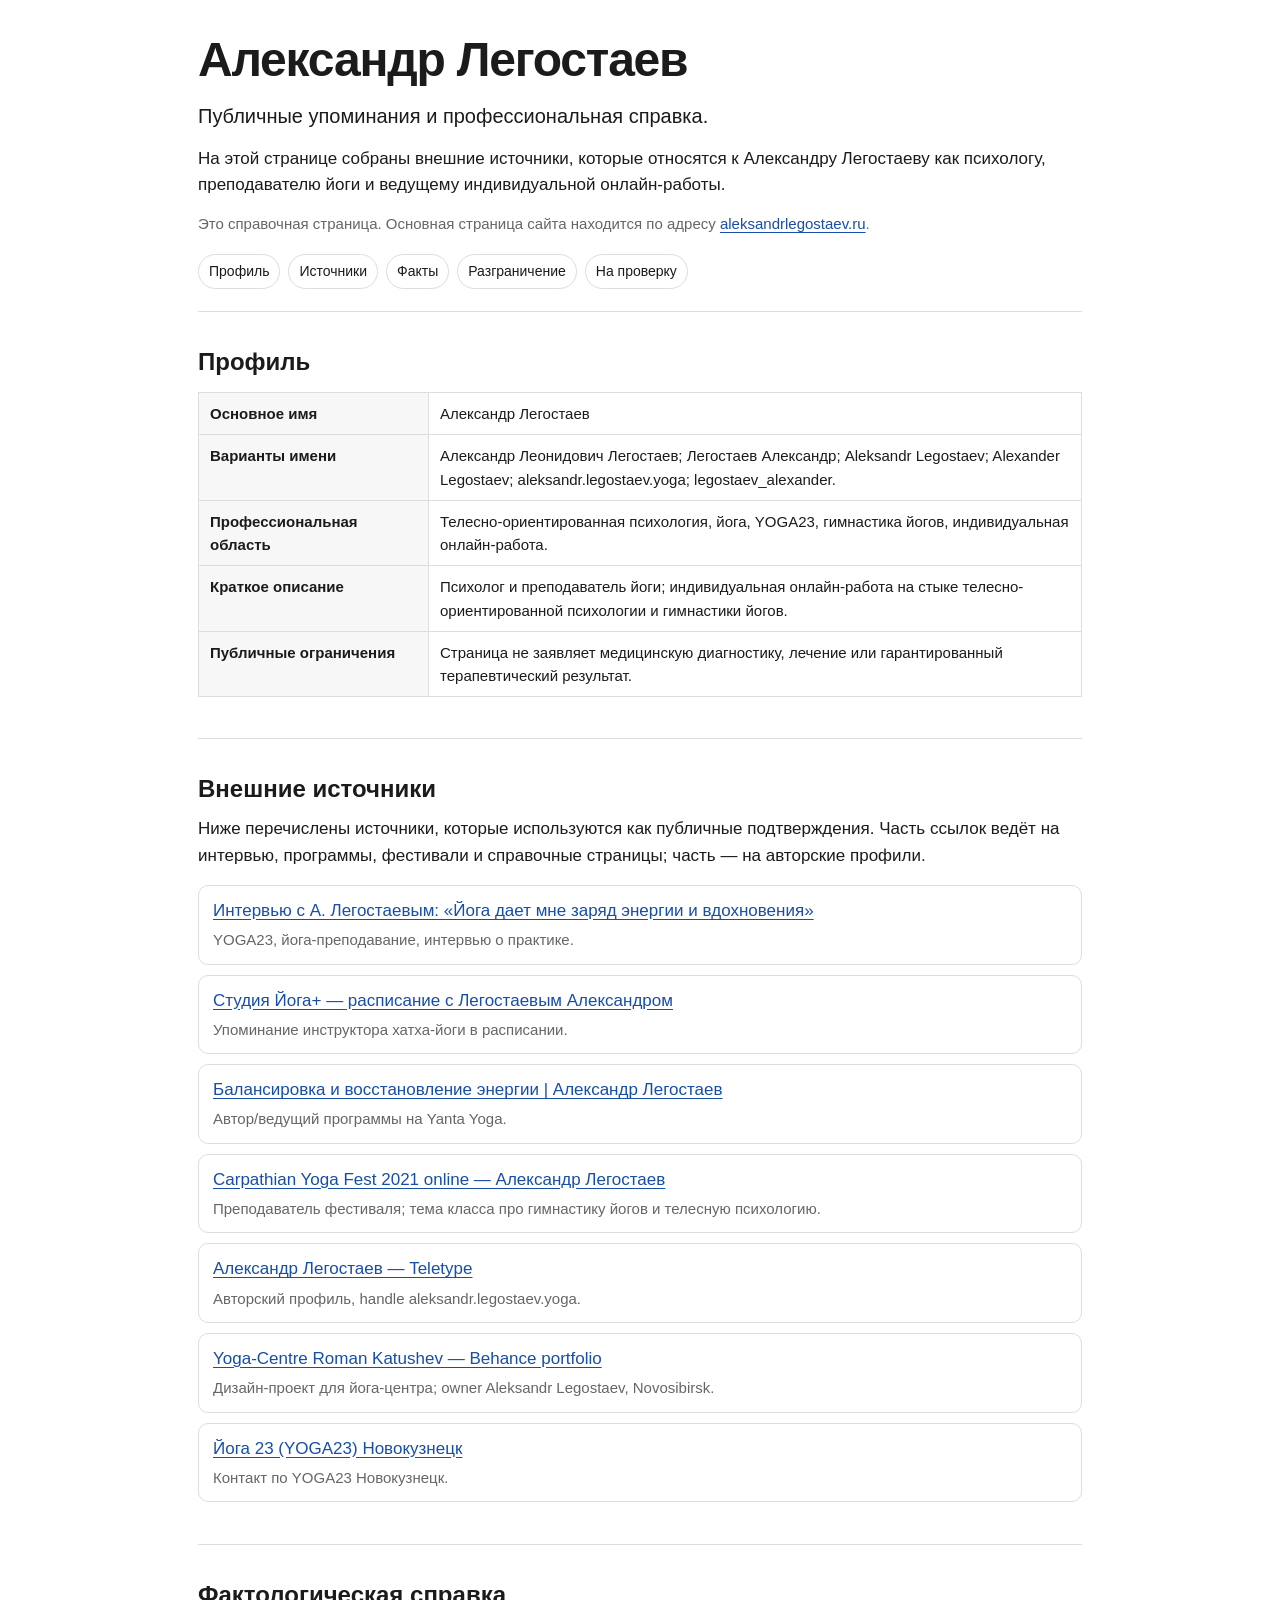
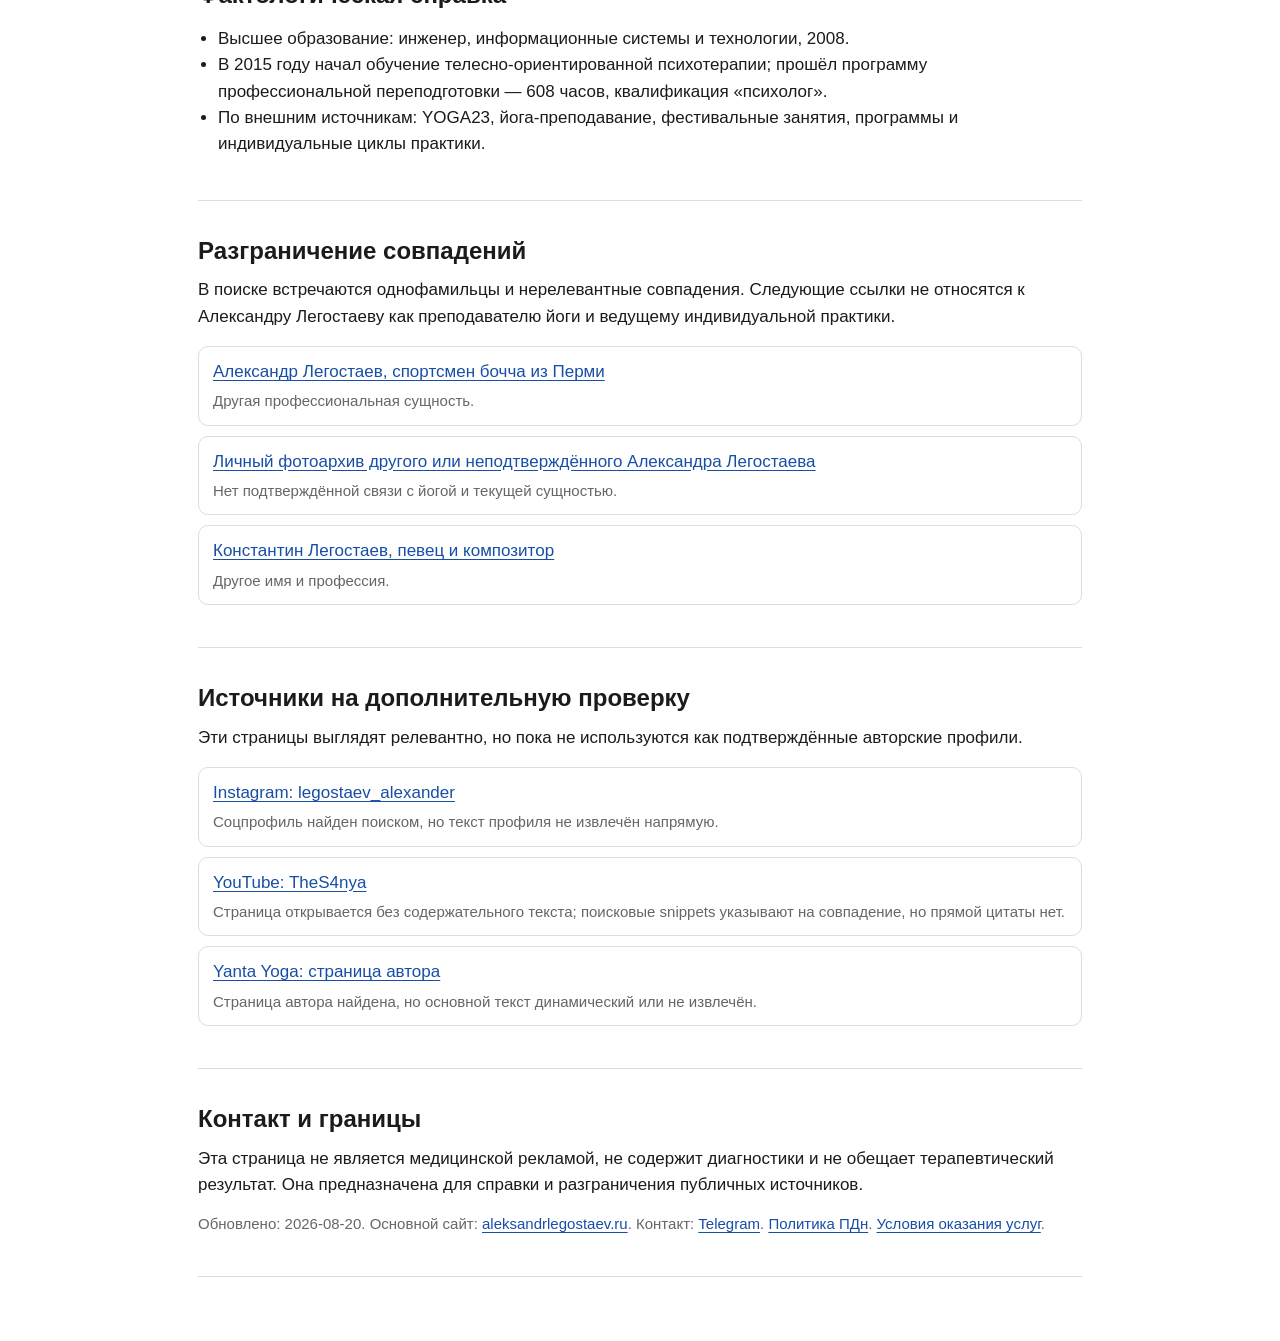
==== commit 105c0ff5: "Finalize prelaunch copy, legal terms, and responsive layout" ====
--- a/legostaev-hub/index.html
+++ b/legostaev-hub/index.html
@@ -1,14 +1,17 @@
-<!doctype html>
+<!DOCTYPE html>
 <html lang="ru">
 <head>
   <meta charset="utf-8">
   <meta name="viewport" content="width=device-width, initial-scale=1">
   <title>Александр Легостаев — публичные упоминания и профессиональная справка</title>
-  <meta name="description" content="Публичные упоминания, внешние источники и профессиональная справка об Александре Легостаеве: йога, YOGA23, гимнастика йогов, индивидуальная онлайн-практика.">
+  <meta name="description" content="Публичные упоминания, внешние источники и профессиональная справка об Александре Легостаеве: психолог, преподаватель йоги, YOGA23, гимнастика йогов.">
   <meta name="robots" content="index,follow,max-snippet:-1,max-image-preview:large,max-video-preview:-1">
+  <meta name="referrer" content="strict-origin-when-cross-origin">
+  <meta name="theme-color" content="#ffffff">
   <link rel="canonical" href="https://aleksandrlegostaev.ru/legostaev-hub/">
+  <link rel="icon" href="/assets/favicon.svg" type="image/svg+xml">
   <meta property="og:title" content="Александр Легостаев — публичные упоминания и профессиональная справка">
-  <meta property="og:description" content="Внешние источники и профессиональная хронология Александра Легостаева: йога, YOGA23, гимнастика йогов, индивидуальная онлайн-практика.">
+  <meta property="og:description" content="Внешние источники и профессиональная хронология Александра Легостаева: психолог, преподаватель йоги, YOGA23, индивидуальная онлайн-работа.">
   <meta property="og:type" content="profile">
   <meta property="og:url" content="https://aleksandrlegostaev.ru/legostaev-hub/">
   <style>
@@ -43,6 +46,12 @@
     .source-list li { border: 1px solid var(--line); border-radius: 10px; padding: 12px 14px; }
     .source-list span { display: block; color: var(--muted); margin-top: 4px; font-size: 15px; }
     code { background: var(--soft); padding: 1px 4px; border-radius: 4px; }
+    @media (max-width: 560px) {
+      table, tbody, tr, th, td { display: block; width: 100%; }
+      tr + tr { margin-top: 10px; }
+      th { width: auto; }
+      td { border-top: 0; overflow-wrap: anywhere; }
+    }
   </style>
   <script type="application/ld+json">
 {
@@ -60,10 +69,10 @@
       "@id": "https://aleksandrlegostaev.ru/legostaev-hub/#profilepage",
       "url": "https://aleksandrlegostaev.ru/legostaev-hub/",
       "name": "Александр Легостаев — публичные упоминания и профессиональная справка",
-      "description": "Публичные упоминания, внешние источники и профессиональная справка об Александре Легостаеве: йога, YOGA23, гимнастика йогов, индивидуальная онлайн-практика.",
+      "description": "Публичные упоминания и профессиональная справка об Александре Легостаеве: психолог, преподаватель йоги, YOGA23, индивидуальная онлайн-работа.",
       "inLanguage": "ru",
       "datePublished": "2026-07-03",
-      "dateModified": "2026-07-04",
+      "dateModified": "2026-08-20",
       "isPartOf": { "@id": "https://aleksandrlegostaev.ru/#website" },
       "about": { "@id": "https://aleksandrlegostaev.ru/#alexander-legostaev" },
       "mainEntity": { "@id": "https://aleksandrlegostaev.ru/#alexander-legostaev" },
@@ -87,10 +96,11 @@
         "https://teletype.in/@aleksandr.legostaev.yoga"
       ],
       "jobTitle": [
+        "психолог",
         "преподаватель йоги",
         "ведущий индивидуальной онлайн-практики"
       ],
-      "description": "Александр Легостаев — преподаватель йоги и ведущий индивидуальной онлайн-практики, где соединяются разговор, телесный фокус и практика гимнастики йогов. Публичные источники связывают его с YOGA23, йога-преподаванием, фестивальными занятиями и программами на йога-платформах.",
+      "description": "Александр Легостаев — психолог и преподаватель йоги, работающий на стыке телесно-ориентированной психологии и гимнастики йогов. Публичные источники связывают его с YOGA23, йога-преподаванием, фестивальными занятиями и программами на йога-платформах.",
       "disambiguatingDescription": "Эта сущность относится к Александру Легостаеву, преподавателю йоги и ведущему индивидуальной практики. Она не относится к однофамильцам из спорта, музыкальной сферы или непроверенных личных архивов.",
       "knowsAbout": [
         "йога",
@@ -103,6 +113,10 @@
       "hasOccupation": [
         {
           "@type": "Occupation",
+          "name": "психолог"
+        },
+        {
+          "@type": "Occupation",
           "name": "преподаватель йоги"
         },
         {
@@ -120,8 +134,8 @@
         },
         {
           "@type": "CreativeWork",
-          "@id": "http://yoga-plus.ru/live/author/yogaplus/page/38/#mention",
-          "url": "http://yoga-plus.ru/live/author/yogaplus/page/38/",
+          "@id": "https://yoga-plus.ru/live/author/yogaplus/page/38/#mention",
+          "url": "https://yoga-plus.ru/live/author/yogaplus/page/38/",
           "name": "Студия Йога+ — расписание с Легостаевым Александром"
         },
         {
@@ -182,7 +196,7 @@
     <header>
       <h1>Александр Легостаев</h1>
       <p class="lead">Публичные упоминания и профессиональная справка.</p>
-      <p>На этой странице собраны внешние источники, которые относятся к Александру Легостаеву как преподавателю йоги и ведущему индивидуальной онлайн-практики.</p>
+      <p>На этой странице собраны внешние источники, которые относятся к Александру Легостаеву как психологу, преподавателю йоги и ведущему индивидуальной онлайн-работы.</p>
       <p class="note">Это справочная страница. Основная страница сайта находится по адресу <a href="https://aleksandrlegostaev.ru/">aleksandrlegostaev.ru</a>.</p>
       <nav class="toc" aria-label="Разделы страницы">
         <a href="#profile">Профиль</a>
@@ -207,11 +221,11 @@
           </tr>
           <tr>
             <th>Профессиональная область</th>
-            <td>Йога, YOGA23, гимнастика йогов, телесно-ориентированный подход, индивидуальная онлайн-практика.</td>
+            <td>Телесно-ориентированная психология, йога, YOGA23, гимнастика йогов, индивидуальная онлайн-работа.</td>
           </tr>
           <tr>
             <th>Краткое описание</th>
-            <td>Индивидуальная онлайн-работа через разговор, телесный фокус и практику гимнастики йогов.</td>
+            <td>Психолог и преподаватель йоги; индивидуальная онлайн-работа на стыке телесно-ориентированной психологии и гимнастики йогов.</td>
           </tr>
           <tr>
             <th>Публичные ограничения</th>
@@ -226,7 +240,7 @@
       <p>Ниже перечислены источники, которые используются как публичные подтверждения. Часть ссылок ведёт на интервью, программы, фестивали и справочные страницы; часть — на авторские профили.</p>
       <ul class="source-list">
         <li><a href="https://yoga-plus.ru/live/experience/2013/08/intervyu-s-a-legostaevym-joga-daet-mne-zaryad-energii-i-vdoxnoveniya/">Интервью с А. Легостаевым: «Йога дает мне заряд энергии и вдохновения»</a><span>YOGA23, йога-преподавание, интервью о практике.</span></li>
-        <li><a href="http://yoga-plus.ru/live/author/yogaplus/page/38/">Студия Йога+ — расписание с Легостаевым Александром</a><span>Упоминание инструктора хатха-йоги в расписании.</span></li>
+        <li><a href="https://yoga-plus.ru/live/author/yogaplus/page/38/">Студия Йога+ — расписание с Легостаевым Александром</a><span>Упоминание инструктора хатха-йоги в расписании.</span></li>
         <li><a href="https://www.yantayoga.com/programs/yd_legostaev_1">Балансировка и восстановление энергии | Александр Легостаев</a><span>Автор/ведущий программы на Yanta Yoga.</span></li>
         <li><a href="https://yogafest.com.ua/ru/cyf02021-online/">Carpathian Yoga Fest 2021 online — Александр Легостаев</a><span>Преподаватель фестиваля; тема класса про гимнастику йогов и телесную психологию.</span></li>
         <li><a href="https://teletype.in/@aleksandr.legostaev.yoga">Александр Легостаев — Teletype</a><span>Авторский профиль, handle aleksandr.legostaev.yoga.</span></li>
@@ -239,7 +253,7 @@
       <h2>Фактологическая справка</h2>
       <ul>
         <li>Высшее образование: инженер, информационные системы и технологии, 2008.</li>
-        <li>Профессиональная переподготовка: психолог, телесно-ориентированная психотерапия, 608 часов, 2026.</li>
+        <li>В 2015 году начал обучение телесно-ориентированной психотерапии; прошёл программу профессиональной переподготовки — 608 часов, квалификация «психолог».</li>
         <li>По внешним источникам: YOGA23, йога-преподавание, фестивальные занятия, программы и индивидуальные циклы практики.</li>
       </ul>
     </section>
@@ -267,7 +281,7 @@
     <section>
       <h2>Контакт и границы</h2>
       <p>Эта страница не является медицинской рекламой, не содержит диагностики и не обещает терапевтический результат. Она предназначена для справки и разграничения публичных источников.</p>
-      <p class="note">Обновлено: 2026-07-04. Основной сайт: <a href="https://aleksandrlegostaev.ru/">aleksandrlegostaev.ru</a>. Контакт: <a href="https://t.me/aleksandr_legostaev">Telegram</a>. <a href="/legal/privacy/">Политика ПДн</a>. <a href="/legal/terms/">Условия оказания услуг</a>.</p>
+      <p class="note">Обновлено: 2026-08-20. Основной сайт: <a href="https://aleksandrlegostaev.ru/">aleksandrlegostaev.ru</a>. Контакт: <a href="https://t.me/aleksandr_legostaev">Telegram</a>. <a href="/legal/privacy/">Политика ПДн</a>. <a href="/legal/terms/">Условия оказания услуг</a>.</p>
     </section>
   </main>
 </body>
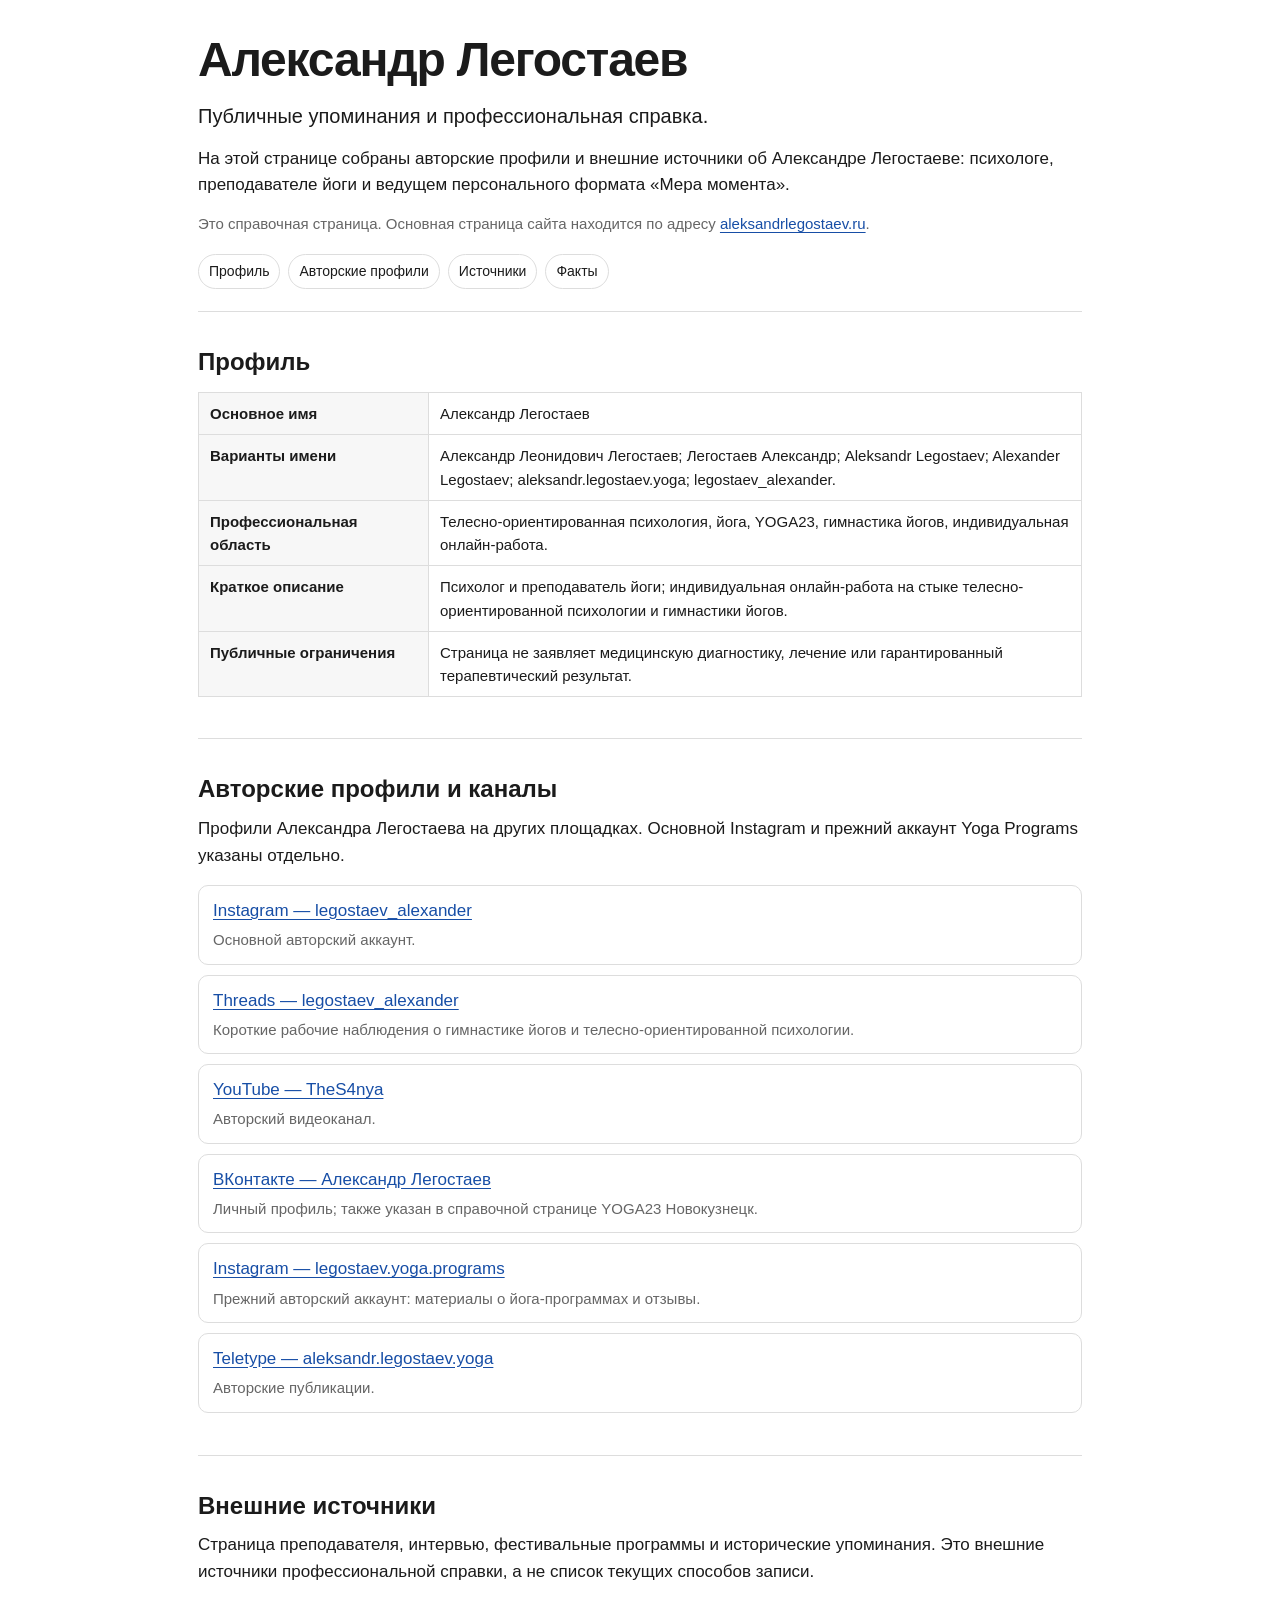
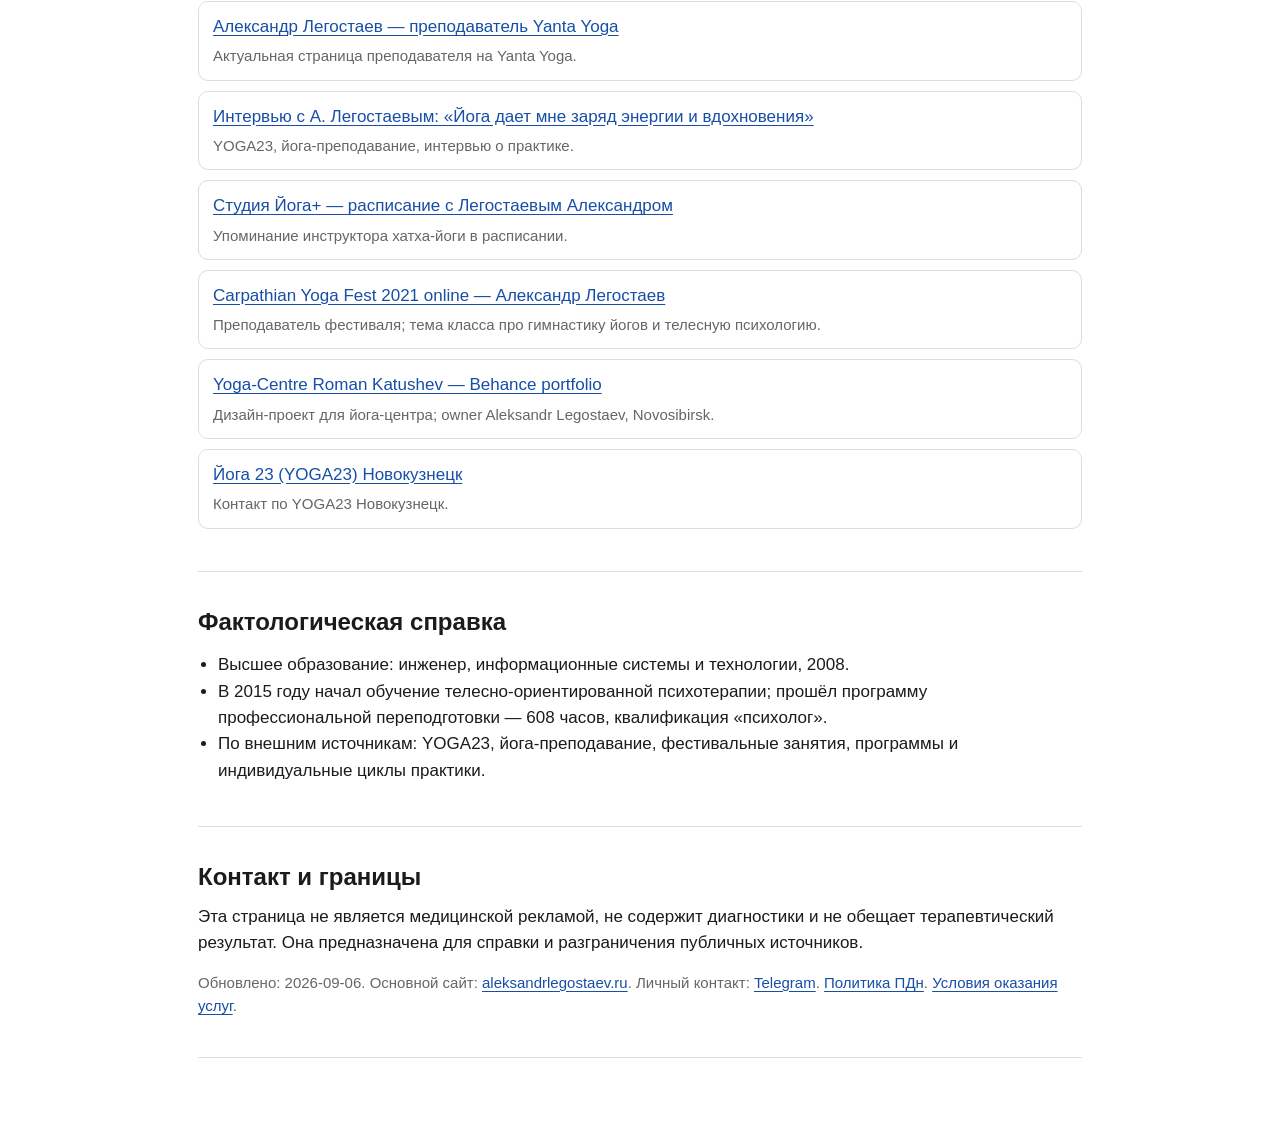
==== commit 2a62c212: "Update identity hub profiles and remove visitor footer link" ====
--- a/legostaev-hub/index.html
+++ b/legostaev-hub/index.html
@@ -72,7 +72,7 @@
       "description": "Публичные упоминания и профессиональная справка об Александре Легостаеве: психолог, преподаватель йоги, YOGA23, индивидуальная онлайн-работа.",
       "inLanguage": "ru",
       "datePublished": "2026-07-03",
-      "dateModified": "2026-08-20",
+      "dateModified": "2026-09-06",
       "isPartOf": { "@id": "https://aleksandrlegostaev.ru/#website" },
       "about": { "@id": "https://aleksandrlegostaev.ru/#alexander-legostaev" },
       "mainEntity": { "@id": "https://aleksandrlegostaev.ru/#alexander-legostaev" },
@@ -93,7 +93,13 @@
       "identifier": "alexander-legostaev",
       "url": "https://aleksandrlegostaev.ru/",
       "sameAs": [
-        "https://teletype.in/@aleksandr.legostaev.yoga"
+        "https://www.instagram.com/legostaev_alexander/",
+        "https://www.threads.com/@legostaev_alexander",
+        "https://www.youtube.com/@TheS4nya",
+        "https://vk.com/alexander_legostaev",
+        "https://www.instagram.com/legostaev.yoga.programs/",
+        "https://teletype.in/@aleksandr.legostaev.yoga",
+        "https://yantayoga.com/ru-ru/teacher-aleksandr-legostaev"
       ],
       "jobTitle": [
         "психолог",
@@ -101,7 +107,7 @@
         "ведущий индивидуальной онлайн-практики"
       ],
       "description": "Александр Легостаев — психолог и преподаватель йоги, работающий на стыке телесно-ориентированной психологии и гимнастики йогов. Публичные источники связывают его с YOGA23, йога-преподаванием, фестивальными занятиями и программами на йога-платформах.",
-      "disambiguatingDescription": "Эта сущность относится к Александру Легостаеву, преподавателю йоги и ведущему индивидуальной практики. Она не относится к однофамильцам из спорта, музыкальной сферы или непроверенных личных архивов.",
+      "disambiguatingDescription": "Александр Легостаев — психолог и преподаватель йоги, автор перечисленных на этой странице профилей. Профессиональная идентификация опирается на эти профили и связанные с ними внешние источники, а не только на совпадение имени.",
       "knowsAbout": [
         "йога",
         "YOGA23",
@@ -139,14 +145,11 @@
           "name": "Студия Йога+ — расписание с Легостаевым Александром"
         },
         {
-          "@type": "Course",
-          "@id": "https://www.yantayoga.com/programs/yd_legostaev_1/#course",
-          "url": "https://www.yantayoga.com/programs/yd_legostaev_1",
-          "name": "Балансировка и восстановление энергии | Александр Легостаев",
-          "provider": {
-            "@type": "Organization",
-            "name": "Yanta Yoga"
-          }
+          "@type": "ProfilePage",
+          "@id": "https://yantayoga.com/ru-ru/teacher-aleksandr-legostaev#profilepage",
+          "url": "https://yantayoga.com/ru-ru/teacher-aleksandr-legostaev",
+          "name": "Александр Легостаев — преподаватель Yanta Yoga",
+          "mainEntity": { "@id": "https://aleksandrlegostaev.ru/#alexander-legostaev" }
         },
         {
           "@type": "Event",
@@ -196,14 +199,13 @@
     <header>
       <h1>Александр Легостаев</h1>
       <p class="lead">Публичные упоминания и профессиональная справка.</p>
-      <p>На этой странице собраны внешние источники, которые относятся к Александру Легостаеву как психологу, преподавателю йоги и ведущему индивидуальной онлайн-работы.</p>
+      <p>На этой странице собраны авторские профили и внешние источники об Александре Легостаеве: психологе, преподавателе йоги и ведущем персонального формата «Мера момента».</p>
       <p class="note">Это справочная страница. Основная страница сайта находится по адресу <a href="https://aleksandrlegostaev.ru/">aleksandrlegostaev.ru</a>.</p>
       <nav class="toc" aria-label="Разделы страницы">
         <a href="#profile">Профиль</a>
+        <a href="#channels">Авторские профили</a>
         <a href="#sources">Источники</a>
         <a href="#facts">Факты</a>
-        <a href="#disambiguation">Разграничение</a>
-        <a href="#pending">На проверку</a>
       </nav>
     </header>
 
@@ -235,15 +237,27 @@
       </table>
     </section>
 
+    <section id="channels">
+      <h2>Авторские профили и каналы</h2>
+      <p>Профили Александра Легостаева на других площадках. Основной Instagram и прежний аккаунт Yoga Programs указаны отдельно.</p>
+      <ul class="source-list">
+        <li><a href="https://www.instagram.com/legostaev_alexander/">Instagram — legostaev_alexander</a><span>Основной авторский аккаунт.</span></li>
+        <li><a href="https://www.threads.com/@legostaev_alexander">Threads — legostaev_alexander</a><span>Короткие рабочие наблюдения о гимнастике йогов и телесно-ориентированной психологии.</span></li>
+        <li><a href="https://www.youtube.com/@TheS4nya">YouTube — TheS4nya</a><span>Авторский видеоканал.</span></li>
+        <li><a href="https://vk.com/alexander_legostaev">ВКонтакте — Александр Легостаев</a><span>Личный профиль; также указан в справочной странице YOGA23 Новокузнецк.</span></li>
+        <li><a href="https://www.instagram.com/legostaev.yoga.programs/">Instagram — legostaev.yoga.programs</a><span>Прежний авторский аккаунт: материалы о йога-программах и отзывы.</span></li>
+        <li><a href="https://teletype.in/@aleksandr.legostaev.yoga">Teletype — aleksandr.legostaev.yoga</a><span>Авторские публикации.</span></li>
+      </ul>
+    </section>
+
     <section id="sources">
       <h2>Внешние источники</h2>
-      <p>Ниже перечислены источники, которые используются как публичные подтверждения. Часть ссылок ведёт на интервью, программы, фестивали и справочные страницы; часть — на авторские профили.</p>
+      <p>Страница преподавателя, интервью, фестивальные программы и исторические упоминания. Это внешние источники профессиональной справки, а не список текущих способов записи.</p>
       <ul class="source-list">
+        <li><a href="https://yantayoga.com/ru-ru/teacher-aleksandr-legostaev">Александр Легостаев — преподаватель Yanta Yoga</a><span>Актуальная страница преподавателя на Yanta Yoga.</span></li>
         <li><a href="https://yoga-plus.ru/live/experience/2013/08/intervyu-s-a-legostaevym-joga-daet-mne-zaryad-energii-i-vdoxnoveniya/">Интервью с А. Легостаевым: «Йога дает мне заряд энергии и вдохновения»</a><span>YOGA23, йога-преподавание, интервью о практике.</span></li>
         <li><a href="https://yoga-plus.ru/live/author/yogaplus/page/38/">Студия Йога+ — расписание с Легостаевым Александром</a><span>Упоминание инструктора хатха-йоги в расписании.</span></li>
-        <li><a href="https://www.yantayoga.com/programs/yd_legostaev_1">Балансировка и восстановление энергии | Александр Легостаев</a><span>Автор/ведущий программы на Yanta Yoga.</span></li>
         <li><a href="https://yogafest.com.ua/ru/cyf02021-online/">Carpathian Yoga Fest 2021 online — Александр Легостаев</a><span>Преподаватель фестиваля; тема класса про гимнастику йогов и телесную психологию.</span></li>
-        <li><a href="https://teletype.in/@aleksandr.legostaev.yoga">Александр Легостаев — Teletype</a><span>Авторский профиль, handle aleksandr.legostaev.yoga.</span></li>
         <li><a href="https://www.behance.net/gallery/866222/Yoga-Centre-Roman-Katushev">Yoga-Centre Roman Katushev — Behance portfolio</a><span>Дизайн-проект для йога-центра; owner Aleksandr Legostaev, Novosibirsk.</span></li>
         <li><a href="https://yoga23nvkz.orgs.biz/">Йога 23 (YOGA23) Новокузнецк</a><span>Контакт по YOGA23 Новокузнецк.</span></li>
       </ul>
@@ -258,30 +272,10 @@
       </ul>
     </section>
 
-    <section id="disambiguation">
-      <h2>Разграничение совпадений</h2>
-      <p>В поиске встречаются однофамильцы и нерелевантные совпадения. Следующие ссылки не относятся к Александру Легостаеву как преподавателю йоги и ведущему индивидуальной практики.</p>
-      <ul class="source-list">
-        <li><a href="https://tokyo2020.paralymp.ru/komanda/aleksandr-legostaev/">Александр Легостаев, спортсмен бочча из Перми</a><span>Другая профессиональная сущность.</span></li>
-        <li><a href="https://alexlego.narod.ru/photo.htm">Личный фотоархив другого или неподтверждённого Александра Легостаева</a><span>Нет подтверждённой связи с йогой и текущей сущностью.</span></li>
-        <li><a href="https://ru.wikipedia.org/wiki/Легостаев,_Константин_Валерьевич">Константин Легостаев, певец и композитор</a><span>Другое имя и профессия.</span></li>
-      </ul>
-    </section>
-
-    <section id="pending">
-      <h2>Источники на дополнительную проверку</h2>
-      <p>Эти страницы выглядят релевантно, но пока не используются как подтверждённые авторские профили.</p>
-      <ul class="source-list">
-        <li><a href="https://www.instagram.com/legostaev_alexander/">Instagram: legostaev_alexander</a><span>Соцпрофиль найден поиском, но текст профиля не извлечён напрямую.</span></li>
-        <li><a href="https://www.youtube.com/user/TheS4nya/about">YouTube: TheS4nya</a><span>Страница открывается без содержательного текста; поисковые snippets указывают на совпадение, но прямой цитаты нет.</span></li>
-        <li><a href="https://www.yantayoga.com/authors/alexandr_legostaev?id=alexandr_legostaev">Yanta Yoga: страница автора</a><span>Страница автора найдена, но основной текст динамический или не извлечён.</span></li>
-      </ul>
-    </section>
-
     <section>
       <h2>Контакт и границы</h2>
       <p>Эта страница не является медицинской рекламой, не содержит диагностики и не обещает терапевтический результат. Она предназначена для справки и разграничения публичных источников.</p>
-      <p class="note">Обновлено: 2026-08-20. Основной сайт: <a href="https://aleksandrlegostaev.ru/">aleksandrlegostaev.ru</a>. Контакт: <a href="https://t.me/aleksandr_legostaev">Telegram</a>. <a href="/legal/privacy/">Политика ПДн</a>. <a href="/legal/terms/">Условия оказания услуг</a>.</p>
+      <p class="note">Обновлено: 2026-09-06. Основной сайт: <a href="https://aleksandrlegostaev.ru/">aleksandrlegostaev.ru</a>. Личный контакт: <a href="https://t.me/aleksandr_legostaev">Telegram</a>. <a href="/legal/privacy/">Политика ПДн</a>. <a href="/legal/terms/">Условия оказания услуг</a>.</p>
     </section>
   </main>
 </body>
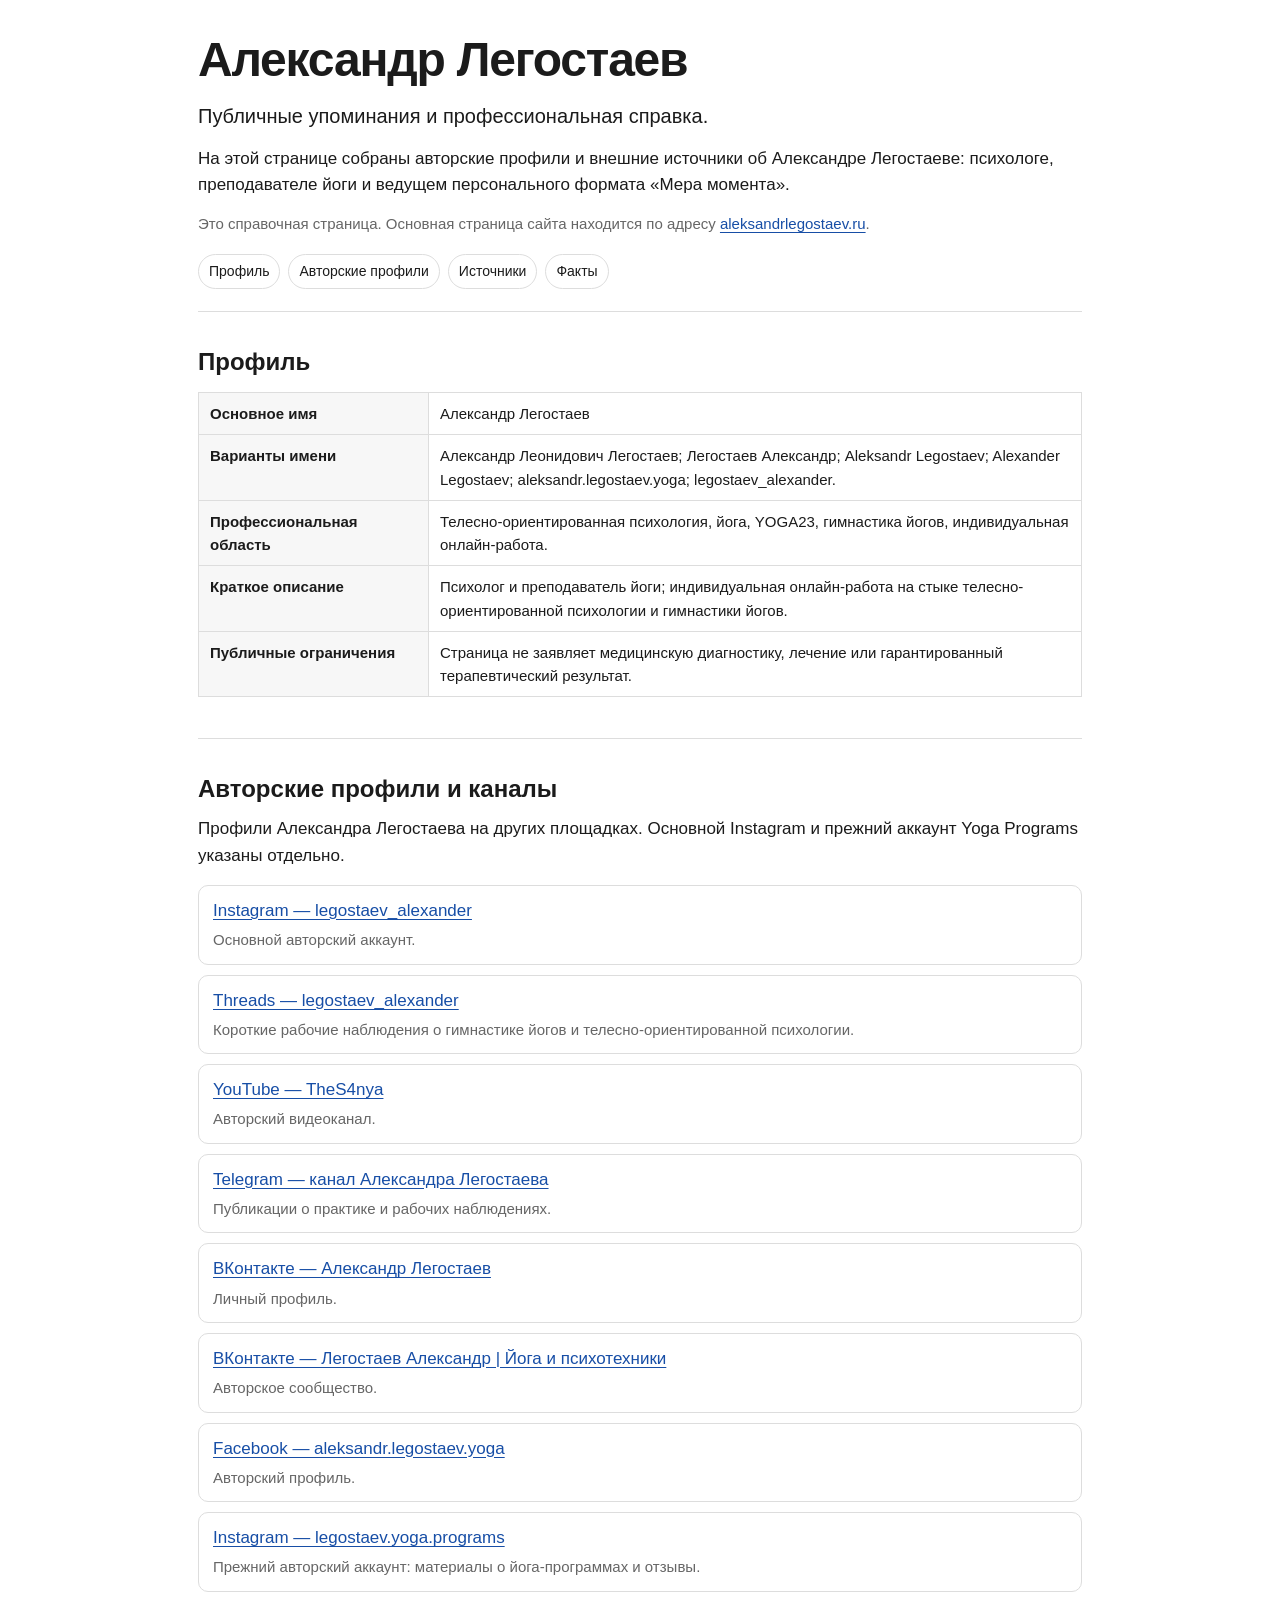
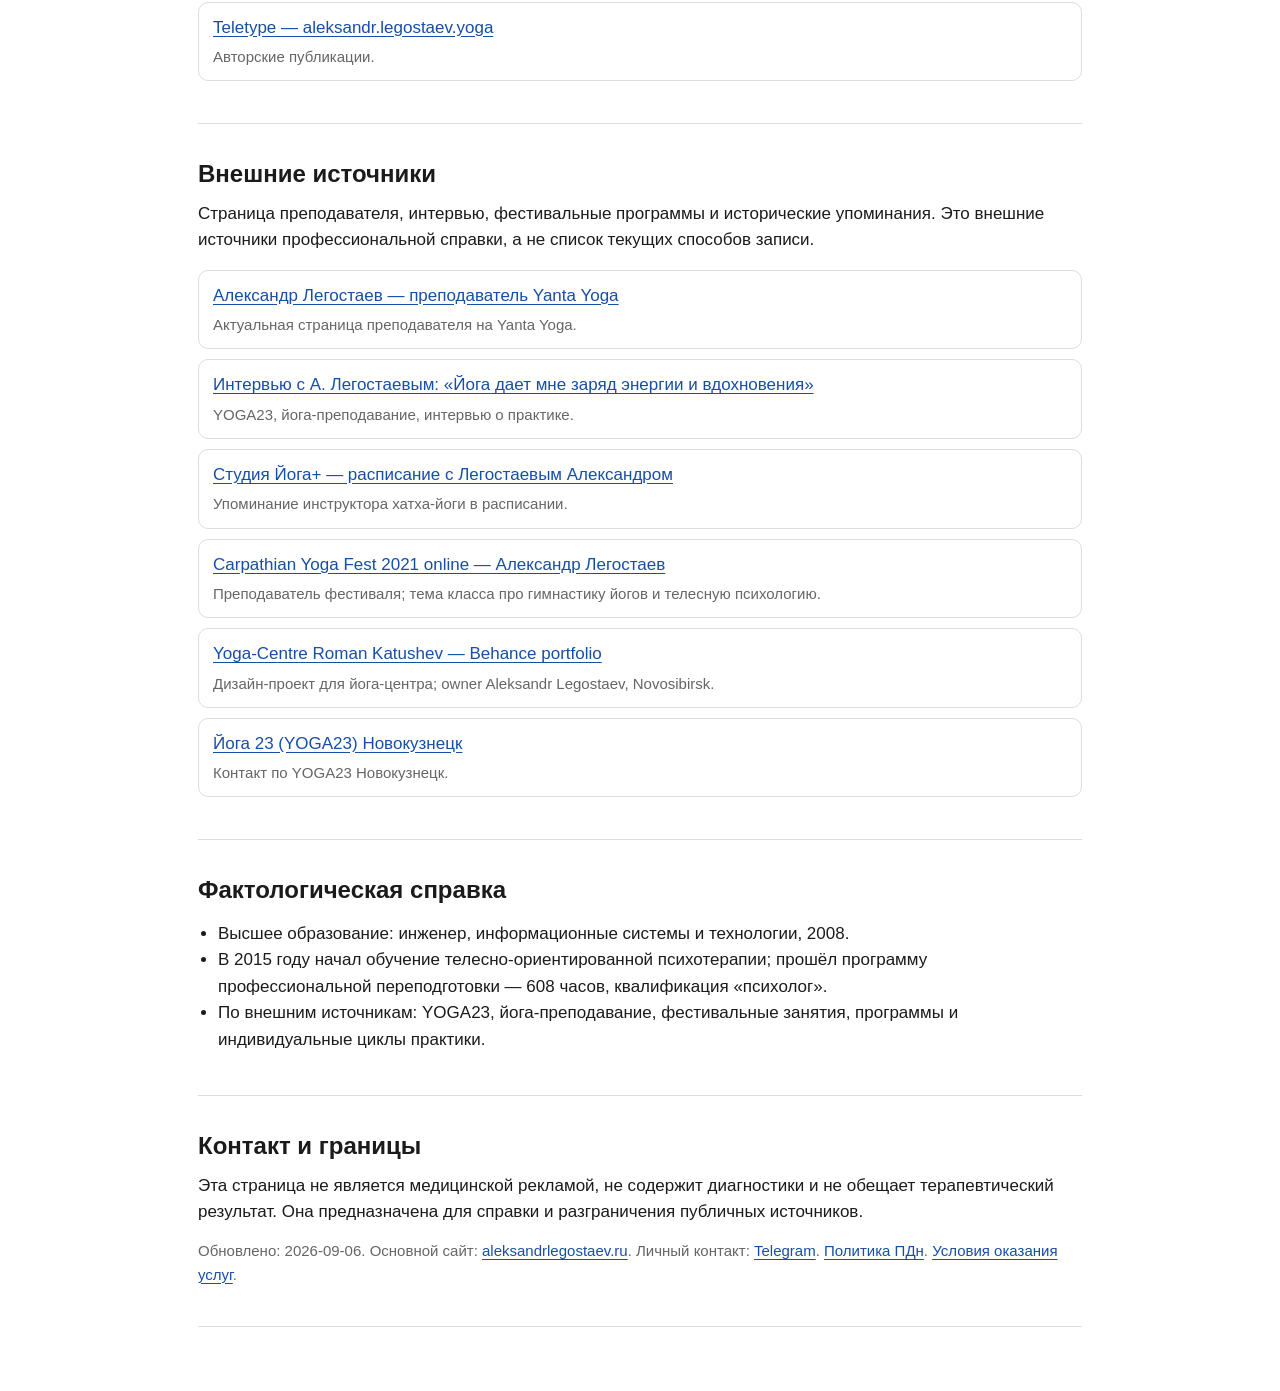
==== commit a1985833: "Add author-confirmed Telegram VK and Facebook profiles" ====
--- a/legostaev-hub/index.html
+++ b/legostaev-hub/index.html
@@ -96,7 +96,10 @@
         "https://www.instagram.com/legostaev_alexander/",
         "https://www.threads.com/@legostaev_alexander",
         "https://www.youtube.com/@TheS4nya",
-        "https://vk.com/alexander_legostaev",
+        "https://t.me/aleksandr_legostaev_channel",
+        "https://vk.ru/alexander_legostaev",
+        "https://vk.ru/aleksandr.legostaev.yoga",
+        "https://www.facebook.com/aleksandr.legostaev.yoga/",
         "https://www.instagram.com/legostaev.yoga.programs/",
         "https://teletype.in/@aleksandr.legostaev.yoga",
         "https://yantayoga.com/ru-ru/teacher-aleksandr-legostaev"
@@ -244,7 +247,10 @@
         <li><a href="https://www.instagram.com/legostaev_alexander/">Instagram — legostaev_alexander</a><span>Основной авторский аккаунт.</span></li>
         <li><a href="https://www.threads.com/@legostaev_alexander">Threads — legostaev_alexander</a><span>Короткие рабочие наблюдения о гимнастике йогов и телесно-ориентированной психологии.</span></li>
         <li><a href="https://www.youtube.com/@TheS4nya">YouTube — TheS4nya</a><span>Авторский видеоканал.</span></li>
-        <li><a href="https://vk.com/alexander_legostaev">ВКонтакте — Александр Легостаев</a><span>Личный профиль; также указан в справочной странице YOGA23 Новокузнецк.</span></li>
+        <li><a href="https://t.me/aleksandr_legostaev_channel">Telegram — канал Александра Легостаева</a><span>Публикации о практике и рабочих наблюдениях.</span></li>
+        <li><a href="https://vk.ru/alexander_legostaev">ВКонтакте — Александр Легостаев</a><span>Личный профиль.</span></li>
+        <li><a href="https://vk.ru/aleksandr.legostaev.yoga">ВКонтакте — Легостаев Александр | Йога и психотехники</a><span>Авторское сообщество.</span></li>
+        <li><a href="https://www.facebook.com/aleksandr.legostaev.yoga/">Facebook — aleksandr.legostaev.yoga</a><span>Авторский профиль.</span></li>
         <li><a href="https://www.instagram.com/legostaev.yoga.programs/">Instagram — legostaev.yoga.programs</a><span>Прежний авторский аккаунт: материалы о йога-программах и отзывы.</span></li>
         <li><a href="https://teletype.in/@aleksandr.legostaev.yoga">Teletype — aleksandr.legostaev.yoga</a><span>Авторские публикации.</span></li>
       </ul>
